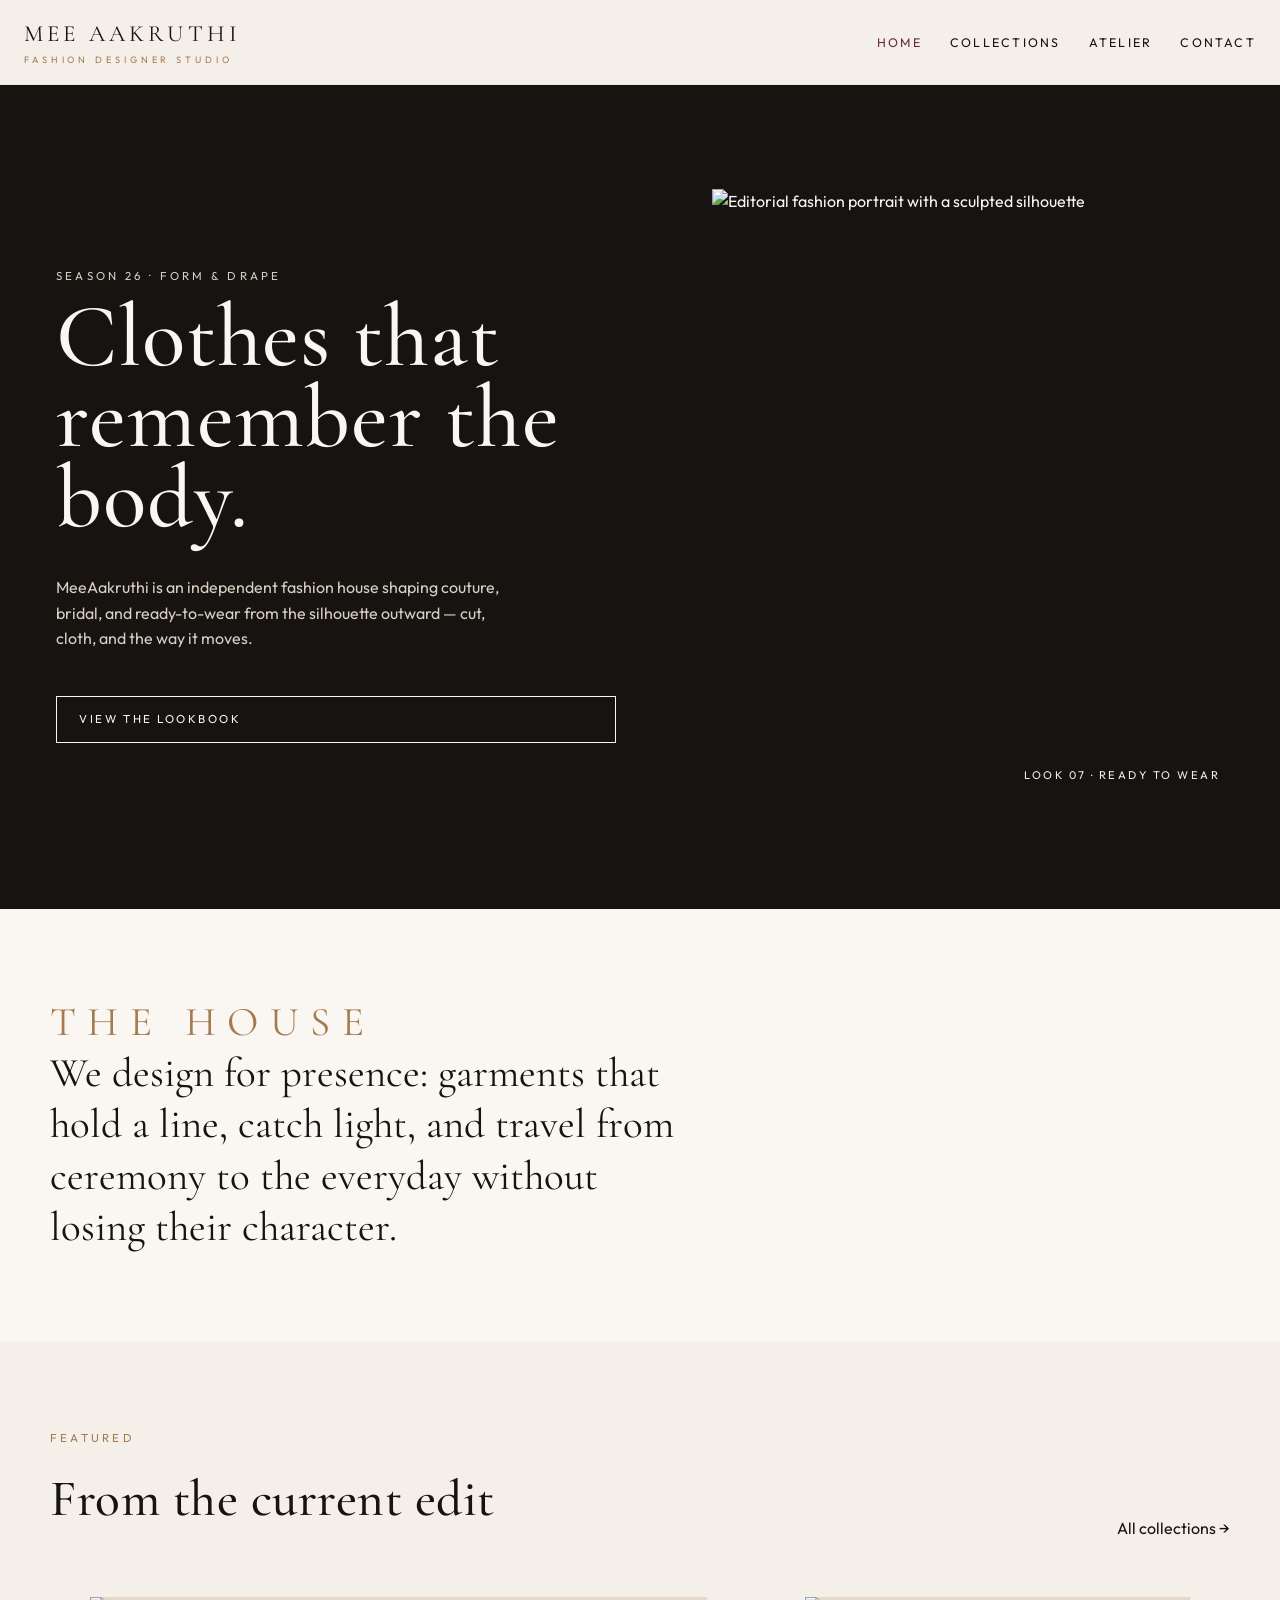
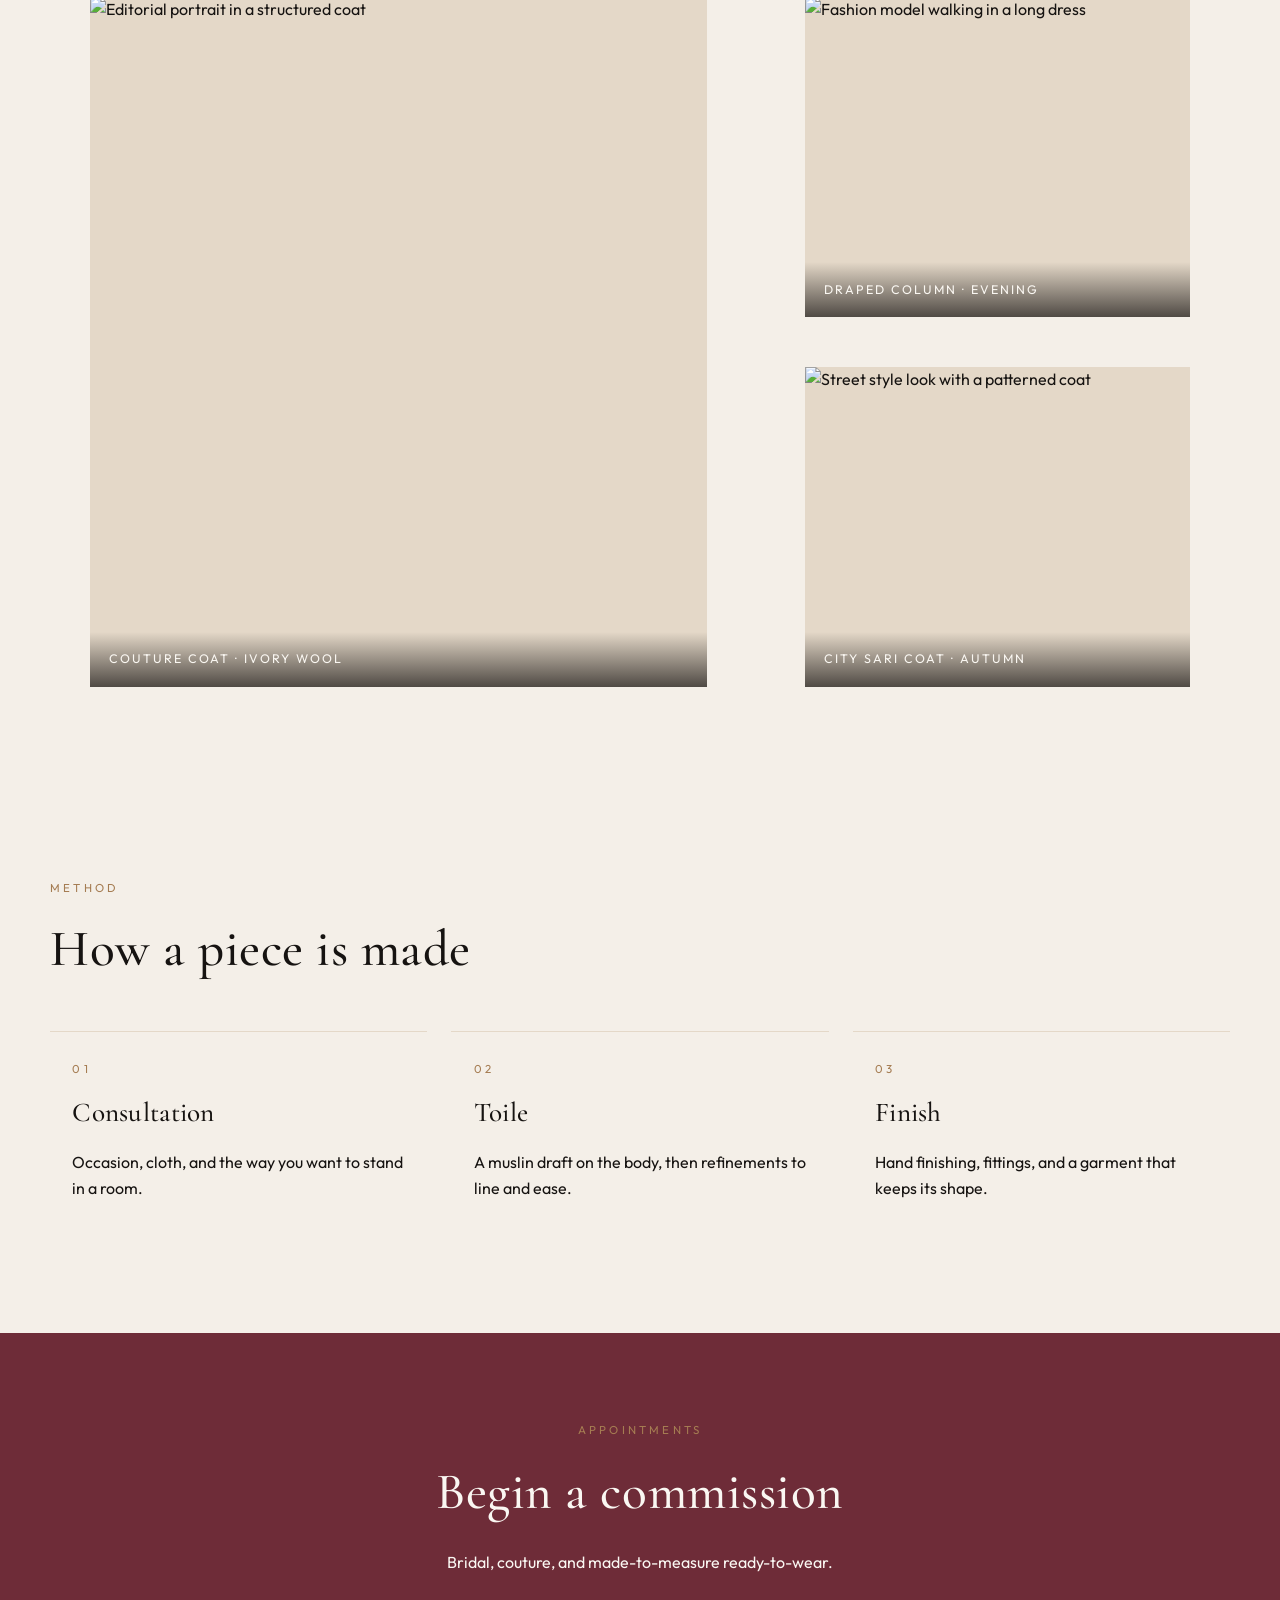
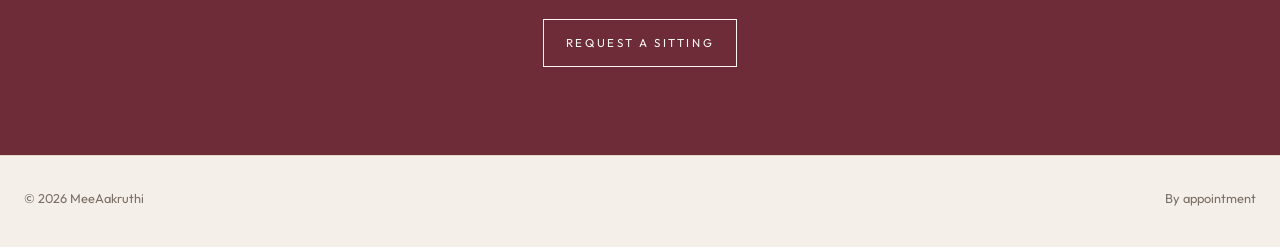
==== index.html @ 78efbdf6 "initial commit" ====
<!DOCTYPE html>
<html lang="en">
  <head>
    <meta charset="UTF-8" />
    <meta name="viewport" content="width=device-width, initial-scale=1.0">
    <title>Mee Aakruthi - Fashion Designer Studio</title>
    <meta
      name="description"
      content="Mee Aakruthi is a fashion design studio creating indian tradional wear, bridal, and fusion wear for all occasions."
    />
    <link rel="preconnect" href="https://fonts.googleapis.com" />
    <link rel="preconnect" href="https://fonts.gstatic.com" crossorigin />
    <link
      href="https://fonts.googleapis.com/css2?family=Cormorant+Garamond:ital,wght@0,500;0,600;1,500&family=Outfit:wght@300;400;500&display=swap"
      rel="stylesheet"
    />
    <link rel="stylesheet" href="css/styles.css" />
  </head> <!-- Reviewed -->
  <body>
    <header class="site-header">
      <a class="logo" href="index.html">Mee Aakruthi<span>Fashion Designer Studio</span></a>
      <button class="menu-toggle" type="button" aria-expanded="false">Menu</button>
      <nav>
        <ul>
          <li><a href="index.html" aria-current="page">Home</a></li>
          <li><a href="collections.html">Collections</a></li>
          <li><a href="about.html">Atelier</a></li>
          <li><a href="contact.html">Contact</a></li>
        </ul>
      </nav>
    </header>

    <section class="hero">
      <div class="hero-copy">
        <p class="eyebrow">Season 26 · Form &amp; Drape</p>
        <h1>Clothes that remember the body.</h1>
        <p>
          MeeAakruthi is an independent fashion house shaping couture, bridal, and
          ready-to-wear from the silhouette outward — cut, cloth, and the way it
          moves.
        </p>
        <a class="btn" href="collections.html">View the lookbook</a>
      </div>
      <figure class="hero-media">
        <img
          src="https://images.unsplash.com/photo-1509631179647-0177331693ae?auto=format&amp;fit=crop&amp;w=1400&amp;q=80"
          alt="Editorial fashion portrait with a sculpted silhouette"
        />
        <figcaption class="hero-caption">Look 07 · Ready to wear</figcaption>
      </figure>
    </section>

    <section class="statement">
      <div class="container">
        <p class="eyebrow">The house</p>
        <p>
          We design for presence: garments that hold a line, catch light, and
          travel from ceremony to the everyday without losing their character.
        </p>
      </div>
    </section>

    <section>
      <div class="container">
        <div class="section-head">
          <div>
            <p class="eyebrow">Featured</p>
            <h2>From the current edit</h2>
          </div>
          <a href="collections.html">All collections →</a>
        </div>
        <div class="look-grid">
          <figure class="look-card tall">
            <img
              src="https://images.unsplash.com/photo-1490481651871-ab68de25d43d?auto=format&amp;fit=crop&amp;w=900&amp;q=80"
              alt="Editorial portrait in a structured coat"
            />
            <figcaption>Couture coat · Ivory wool</figcaption>
          </figure>
          <figure class="look-card">
            <img
              src="https://images.unsplash.com/photo-1469334031216-e382a71b716b?auto=format&amp;fit=crop&amp;w=900&amp;q=80"
              alt="Fashion model walking in a long dress"
            />
            <figcaption>Draped column · Evening</figcaption>
          </figure>
          <figure class="look-card">
            <img
              src="https://images.unsplash.com/photo-1483985988355-763728e1935b?auto=format&amp;fit=crop&amp;w=900&amp;q=80"
              alt="Street style look with a patterned coat"
            />
            <figcaption>City sari coat · Autumn</figcaption>
          </figure>
        </div>
      </div>
    </section>

    <section>
      <div class="container">
        <div class="section-head">
          <div>
            <p class="eyebrow">Method</p>
            <h2>How a piece is made</h2>
          </div>
        </div>
        <div class="process">
          <article>
            <p class="eyebrow">01</p>
            <h3>Consultation</h3>
            <p>Occasion, cloth, and the way you want to stand in a room.</p>
          </article>
          <article>
            <p class="eyebrow">02</p>
            <h3>Toile</h3>
            <p>A muslin draft on the body, then refinements to line and ease.</p>
          </article>
          <article>
            <p class="eyebrow">03</p>
            <h3>Finish</h3>
            <p>Hand finishing, fittings, and a garment that keeps its shape.</p>
          </article>
        </div>
      </div>
    </section>

    <section class="cta-band">
      <div class="container">
        <p class="eyebrow">Appointments</p>
        <h2>Begin a commission</h2>
        <p>Bridal, couture, and made-to-measure ready-to-wear.</p>
        <a class="btn" href="contact.html">Request a sitting</a>
      </div>
    </section>

    <footer class="site-footer">
      <span>© 2026 MeeAakruthi</span>
      <span>By appointment</span>
    </footer>
    <script src="js/main.js"></script>
  </body>
</html>
---- css/styles.css ----
:root {
  --ivory: #f4efe8;
  --paper: #faf7f2;
  --sand: #e4d8c8;
  --ink: #161311;
  --ink-soft: #3c342e;
  --wine: #6e2c38;
  --gold: #a57c52;
  --muted: #7a7068;
  --white: #fffdf9;
  --shadow: 0 24px 60px rgba(22, 19, 17, 0.12);
  --max: 1180px;
  --ease: cubic-bezier(0.22, 1, 0.36, 1);
}

*,
*::before,
*::after {
  box-sizing: border-box;
}

html {
  scroll-behavior: smooth;
}

body {
  margin: 0;
  font-family: "Outfit", sans-serif;
  color: var(--ink);
  background: var(--ivory);
  line-height: 1.6;
}

img {
  max-width: 100%;
  display: block;
}

a {
  color: inherit;
  text-decoration: none;
}

h1,
h2,
h3,
.serif {
  font-family: "Cormorant Garamond", serif;
  font-weight: 500;
  letter-spacing: 0.01em;
}

.eyebrow {
  font-size: 0.72rem;
  letter-spacing: 0.28em;
  text-transform: uppercase;
  color: var(--gold);
  margin: 0 0 0.75rem;
}

.container {
  width: min(var(--max), calc(100% - 2.5rem));
  margin-inline: auto;
}

/* Header */
.site-header {
  position: sticky;
  top: 0;
  z-index: 40;
  display: flex;
  align-items: center;
  justify-content: space-between;
  padding: 1rem 1.5rem;
  background: rgba(244, 239, 232, 0.86);
  backdrop-filter: blur(16px);
  border-bottom: 1px solid rgba(22, 19, 17, 0.06);
}

.logo {
  font-family: "Cormorant Garamond", serif;
  font-size: 1.45rem;
  letter-spacing: 0.18em;
  text-transform: uppercase;
}

.logo span {
  display: block;
  font-family: "Outfit", sans-serif;
  font-size: 0.58rem;
  letter-spacing: 0.42em;
  color: var(--gold);
}

nav ul {
  display: flex;
  gap: 1.75rem;
  list-style: none;
  margin: 0;
  padding: 0;
}

nav a {
  font-size: 0.78rem;
  letter-spacing: 0.18em;
  text-transform: uppercase;
}

nav a:hover,
nav a[aria-current="page"] {
  color: var(--wine);
}

.menu-toggle {
  display: none;
  background: none;
  border: 0;
  font: inherit;
  letter-spacing: 0.2em;
  text-transform: uppercase;
  cursor: pointer;
}

/* Hero */
.hero {
  min-height: calc(100vh - 76px);
  display: grid;
  grid-template-columns: 1.05fr 0.95fr;
  background: var(--ink);
  color: var(--paper);
}

.hero-copy {
  display: flex;
  flex-direction: column;
  justify-content: center;
  padding: 4.5rem 3.5rem 3.5rem;
}

.hero h1 {
  font-size: clamp(3.2rem, 7vw, 6.4rem);
  line-height: 0.9;
  margin: 0 0 1.25rem;
}

.hero p {
  max-width: 28rem;
  color: #d8cfc4;
}

.hero-media {
  position: relative;
  overflow: hidden;
}

.hero-media img {
  width: 100%;
  height: 100%;
  object-fit: cover;
  min-height: 520px;
}

.hero-caption {
  position: absolute;
  right: 1.25rem;
  bottom: 1.25rem;
  font-size: 0.7rem;
  letter-spacing: 0.22em;
  text-transform: uppercase;
  color: var(--ivory);
}

.btn {
  display: inline-flex;
  align-items: center;
  gap: 0.6rem;
  margin-top: 1.75rem;
  padding: 0.85rem 1.4rem;
  border: 1px solid currentColor;
  font-size: 0.72rem;
  letter-spacing: 0.22em;
  text-transform: uppercase;
  transition: background 0.3s var(--ease), color 0.3s var(--ease);
}

.btn:hover {
  background: var(--paper);
  color: var(--ink);
}

.btn-dark {
  background: var(--ink);
  color: var(--paper);
  border-color: var(--ink);
}

.btn-dark:hover {
  background: transparent;
  color: var(--ink);
}

/* Sections */
section {
  padding: 5.5rem 0;
}

.section-head {
  display: flex;
  justify-content: space-between;
  align-items: end;
  gap: 1.5rem;
  margin-bottom: 2.5rem;
}

.section-head h2 {
  font-size: clamp(2.2rem, 4vw, 3.4rem);
  margin: 0;
}

.statement {
  background: var(--paper);
}

.statement p {
  font-family: "Cormorant Garamond", serif;
  font-size: clamp(1.7rem, 3.2vw, 2.6rem);
  line-height: 1.25;
  max-width: 40rem;
  margin: 0;
}

.look-grid {
  display: grid;
  grid-template-columns: 1.2fr 0.8fr;
  gap: 1.1rem;
}

.look-card {
  position: relative;
  overflow: hidden;
  background: var(--sand);
  min-height: 280px;
}

.look-card img {
  width: 100%;
  height: 100%;
  object-fit: cover;
  min-height: 320px;
  transition: transform 0.7s var(--ease);
}

.look-card:hover img {
  transform: scale(1.04);
}

.look-card figcaption {
  position: absolute;
  inset: auto 0 0;
  padding: 1.1rem 1.2rem;
  background: linear-gradient(transparent, rgba(22, 19, 17, 0.72));
  color: var(--paper);
  font-size: 0.78rem;
  letter-spacing: 0.16em;
  text-transform: uppercase;
}

.look-card.tall {
  grid-row: span 2;
}

.look-card.tall img {
  min-height: 660px;
}

.process {
  display: grid;
  grid-template-columns: repeat(3, 1fr);
  gap: 1.5rem;
}

.process article {
  padding: 1.75rem 1.4rem;
  border-top: 1px solid var(--sand);
}

.process h3 {
  font-size: 1.7rem;
  margin: 0.4rem 0 0.6rem;
}

.cta-band {
  background: var(--wine);
  color: var(--paper);
  text-align: center;
}

.cta-band h2 {
  font-size: clamp(2.2rem, 4vw, 3.5rem);
  margin: 0.4rem 0 0.6rem;
}

/* Collections */
.filters {
  display: flex;
  flex-wrap: wrap;
  gap: 0.6rem;
  margin-bottom: 2rem;
}

.filters button {
  background: transparent;
  border: 1px solid var(--sand);
  color: var(--ink-soft);
  padding: 0.55rem 0.95rem;
  font: inherit;
  font-size: 0.72rem;
  letter-spacing: 0.16em;
  text-transform: uppercase;
  cursor: pointer;
}

.filters button[aria-pressed="true"] {
  background: var(--ink);
  color: var(--paper);
  border-color: var(--ink);
}

.collection-grid {
  display: grid;
  grid-template-columns: repeat(3, 1fr);
  gap: 1.1rem;
}

.collection-grid .look-card img {
  aspect-ratio: 3 / 4;
  min-height: unset;
  height: auto;
}

.look-card[hidden] {
  display: none;
}

/* About */
.split {
  display: grid;
  grid-template-columns: 0.9fr 1.1fr;
  gap: 3rem;
  align-items: center;
}

.split img {
  width: 100%;
  aspect-ratio: 4 / 5;
  object-fit: cover;
}

.timeline {
  margin: 2rem 0 0;
  padding: 0;
  list-style: none;
}

.timeline li {
  display: grid;
  grid-template-columns: 5.5rem 1fr;
  gap: 1rem;
  padding: 0.85rem 0;
  border-bottom: 1px solid var(--sand);
}

.timeline strong {
  letter-spacing: 0.08em;
}

/* Contact */
.contact-grid {
  display: grid;
  grid-template-columns: 0.85fr 1.15fr;
  gap: 3rem;
}

form {
  display: grid;
  gap: 1rem;
}

label {
  display: grid;
  gap: 0.4rem;
  font-size: 0.75rem;
  letter-spacing: 0.14em;
  text-transform: uppercase;
  color: var(--muted);
}

input,
select,
textarea {
  font: inherit;
  color: var(--ink);
  background: var(--white);
  border: 1px solid var(--sand);
  padding: 0.85rem 0.9rem;
}

textarea {
  min-height: 8rem;
  resize: vertical;
}

.form-status {
  min-height: 1.4rem;
  font-size: 0.95rem;
}

.form-status.ok {
  color: var(--wine);
}

.details p {
  margin: 0.35rem 0;
}

/* Footer */
.site-footer {
  padding: 2rem 1.5rem 2.4rem;
  border-top: 1px solid var(--sand);
  display: flex;
  justify-content: space-between;
  gap: 1rem;
  font-size: 0.8rem;
  color: var(--muted);
}

@media (max-width: 900px) {
  .menu-toggle {
    display: block;
  }

  nav {
    position: absolute;
    inset: 72px 0 auto;
    background: var(--paper);
    border-bottom: 1px solid var(--sand);
    display: none;
  }

  .site-header.is-open nav {
    display: block;
  }

  nav ul {
    flex-direction: column;
    padding: 1.2rem 1.5rem 1.6rem;
    gap: 1rem;
  }

  .hero,
  .look-grid,
  .process,
  .collection-grid,
  .split,
  .contact-grid {
    grid-template-columns: 1fr;
  }

  .look-card.tall {
    grid-row: auto;
  }

  .look-card.tall img {
    min-height: 420px;
  }

  .hero-copy {
    padding: 3rem 1.5rem 2.5rem;
  }

  .section-head {
    flex-direction: column;
    align-items: start;
  }
}
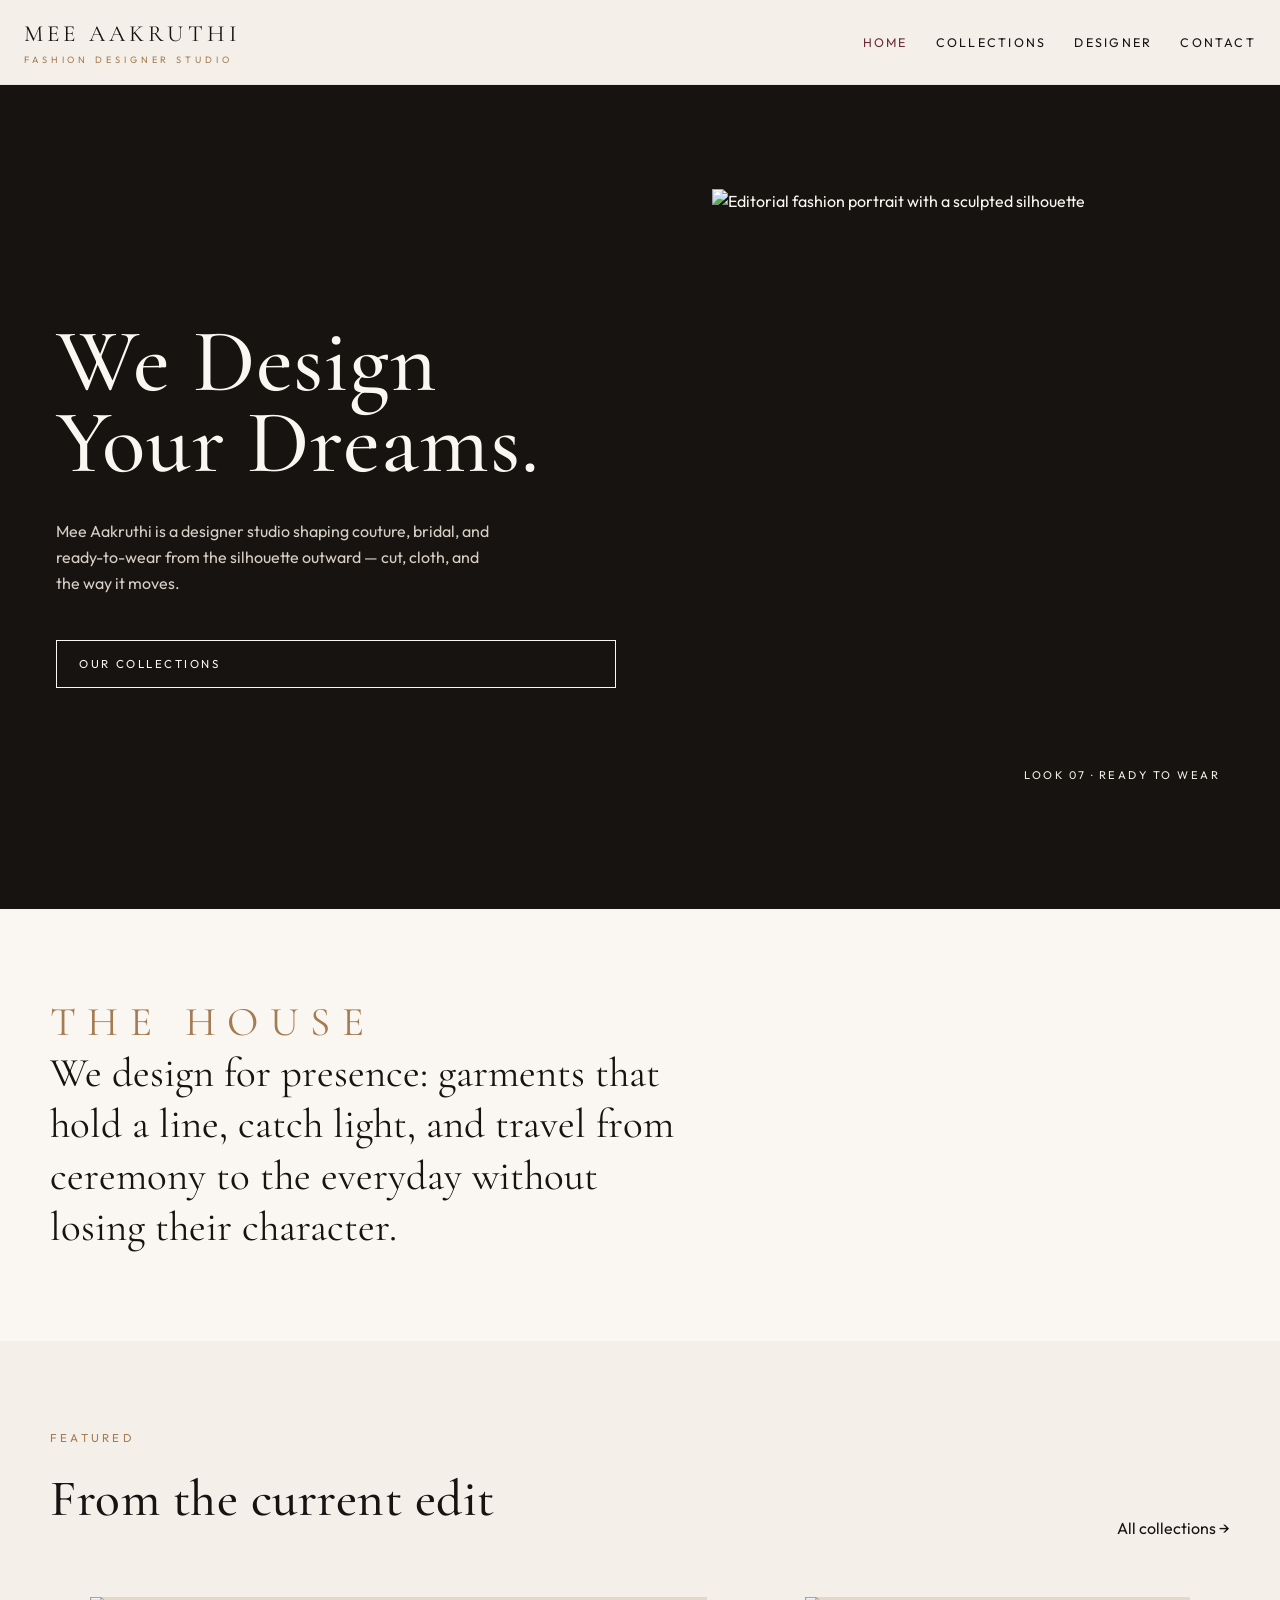
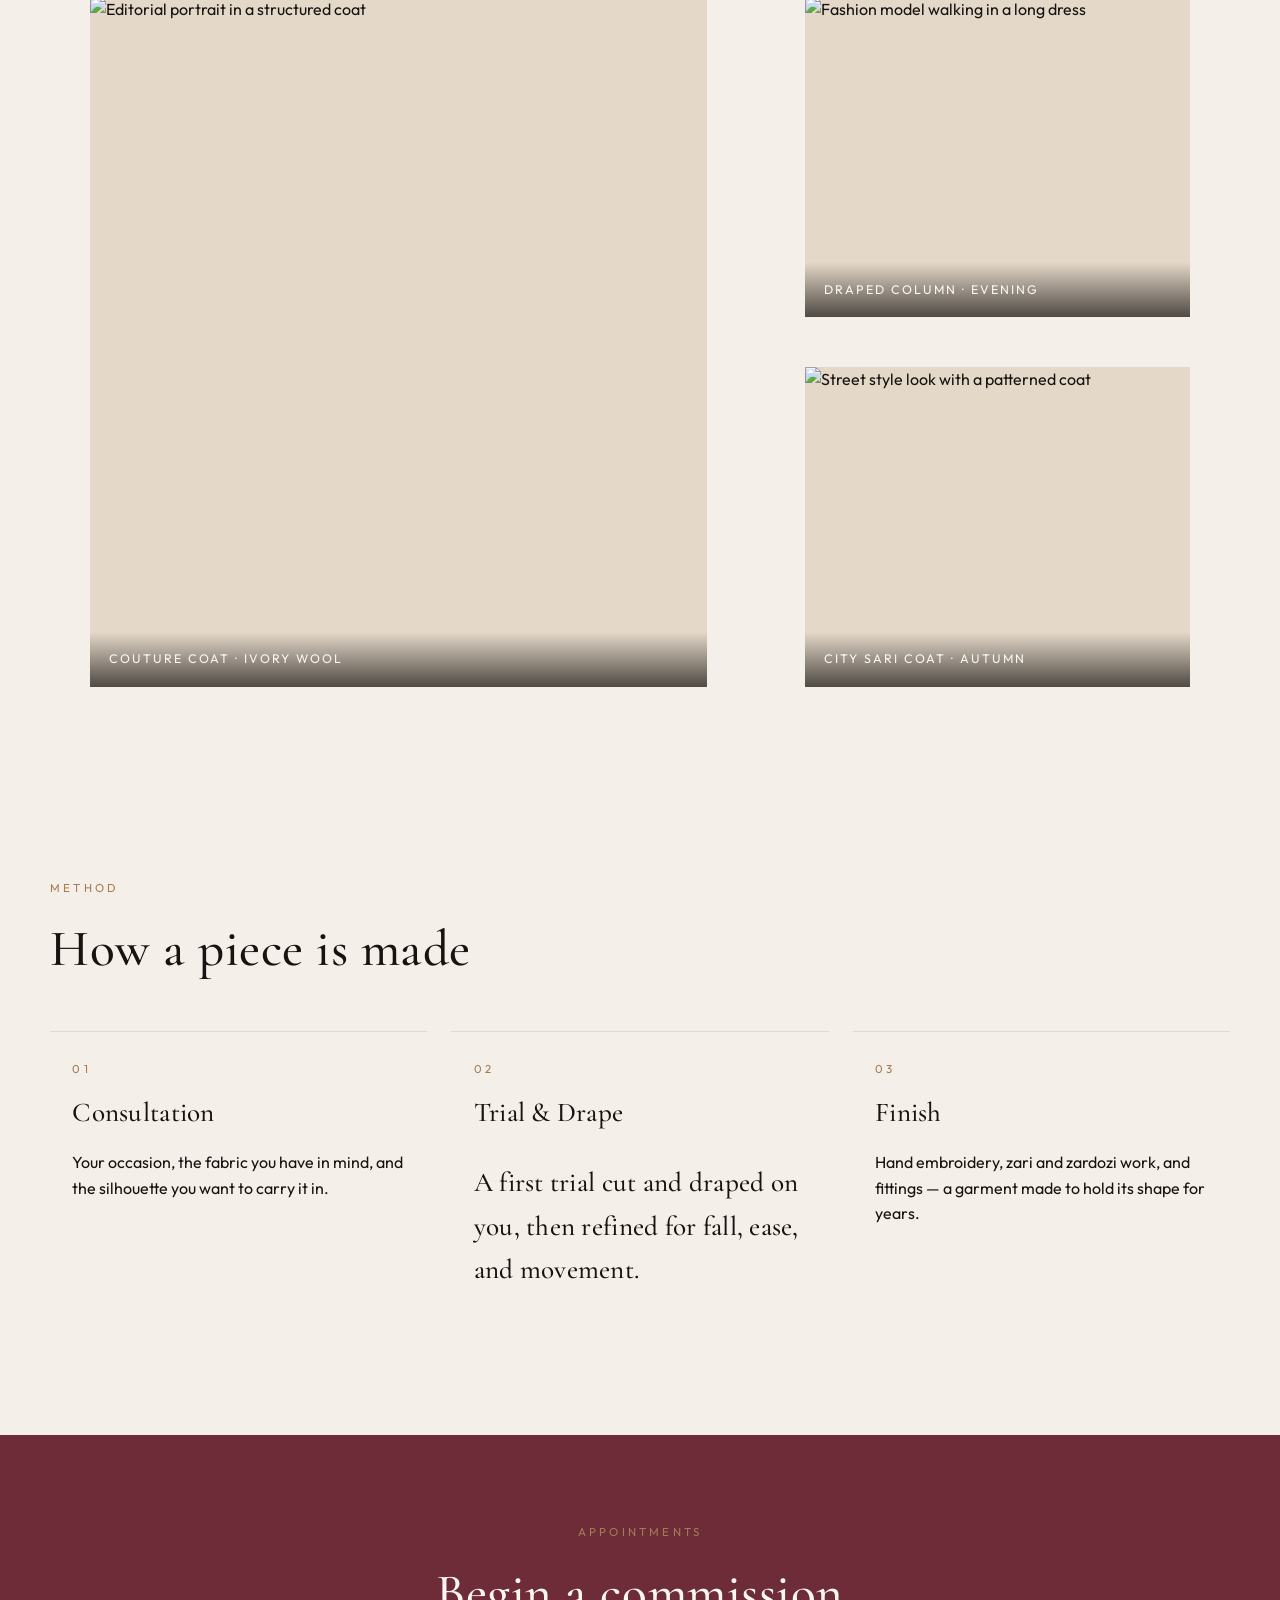
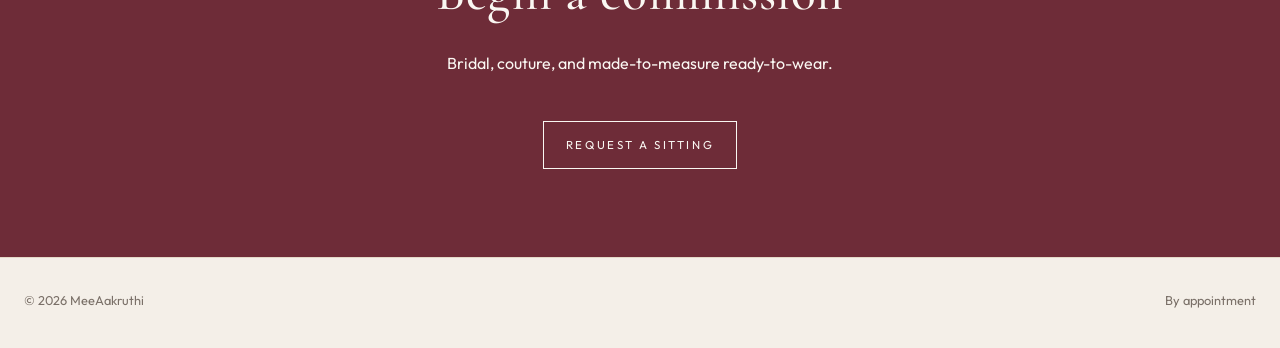
==== commit c9a4b593: "index updates d1" ====
--- a/index.html
+++ b/index.html
@@ -24,7 +24,7 @@
         <ul>
           <li><a href="index.html" aria-current="page">Home</a></li>
           <li><a href="collections.html">Collections</a></li>
-          <li><a href="about.html">Atelier</a></li>
+          <li><a href="about.html">Designer</a></li>
           <li><a href="contact.html">Contact</a></li>
         </ul>
       </nav>
@@ -32,14 +32,14 @@
 
     <section class="hero">
       <div class="hero-copy">
-        <p class="eyebrow">Season 26 · Form &amp; Drape</p>
-        <h1>Clothes that remember the body.</h1>
+        <!--<p class="eyebrow">Season 26 · Form &amp; Drape</p> -->
+        <h1>We Design Your Dreams.</h1>
         <p>
-          MeeAakruthi is an independent fashion house shaping couture, bridal, and
+          Mee Aakruthi is a designer studio shaping couture, bridal, and
           ready-to-wear from the silhouette outward — cut, cloth, and the way it
           moves.
         </p>
-        <a class="btn" href="collections.html">View the lookbook</a>
+        <a class="btn" href="collections.html">Our Collections</a>
       </div>
       <figure class="hero-media">
         <img
@@ -107,17 +107,17 @@
           <article>
             <p class="eyebrow">01</p>
             <h3>Consultation</h3>
-            <p>Occasion, cloth, and the way you want to stand in a room.</p>
+            <p>Your occasion, the fabric you have in mind, and the silhouette you want to carry it in.</p>
           </article>
           <article>
             <p class="eyebrow">02</p>
-            <h3>Toile</h3>
-            <p>A muslin draft on the body, then refinements to line and ease.</p>
+            <h3>Trial & Drape</p>
+            <p>A first trial cut and draped on you, then refined for fall, ease, and movement.</p>
           </article>
           <article>
             <p class="eyebrow">03</p>
             <h3>Finish</h3>
-            <p>Hand finishing, fittings, and a garment that keeps its shape.</p>
+            <p>Hand embroidery, zari and zardozi work, and fittings — a garment made to hold its shape for years.</p>
           </article>
         </div>
       </div>
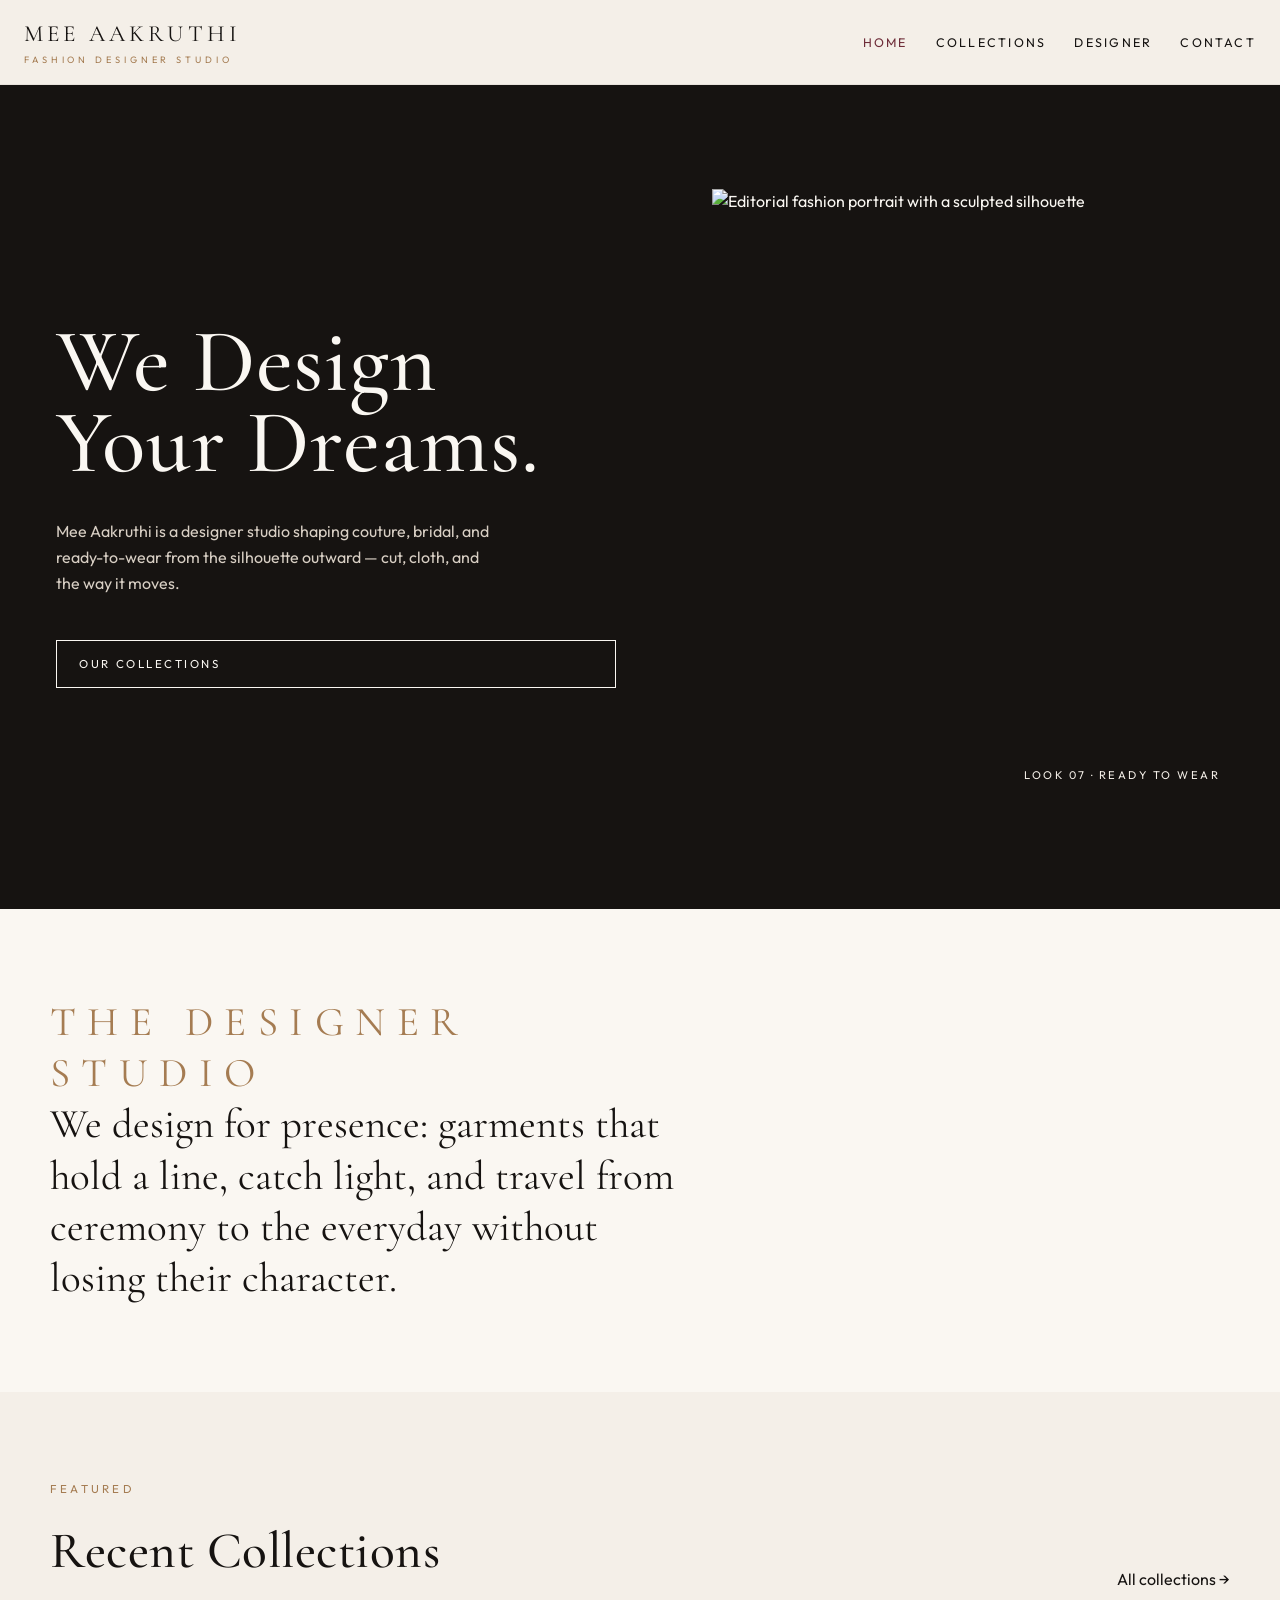
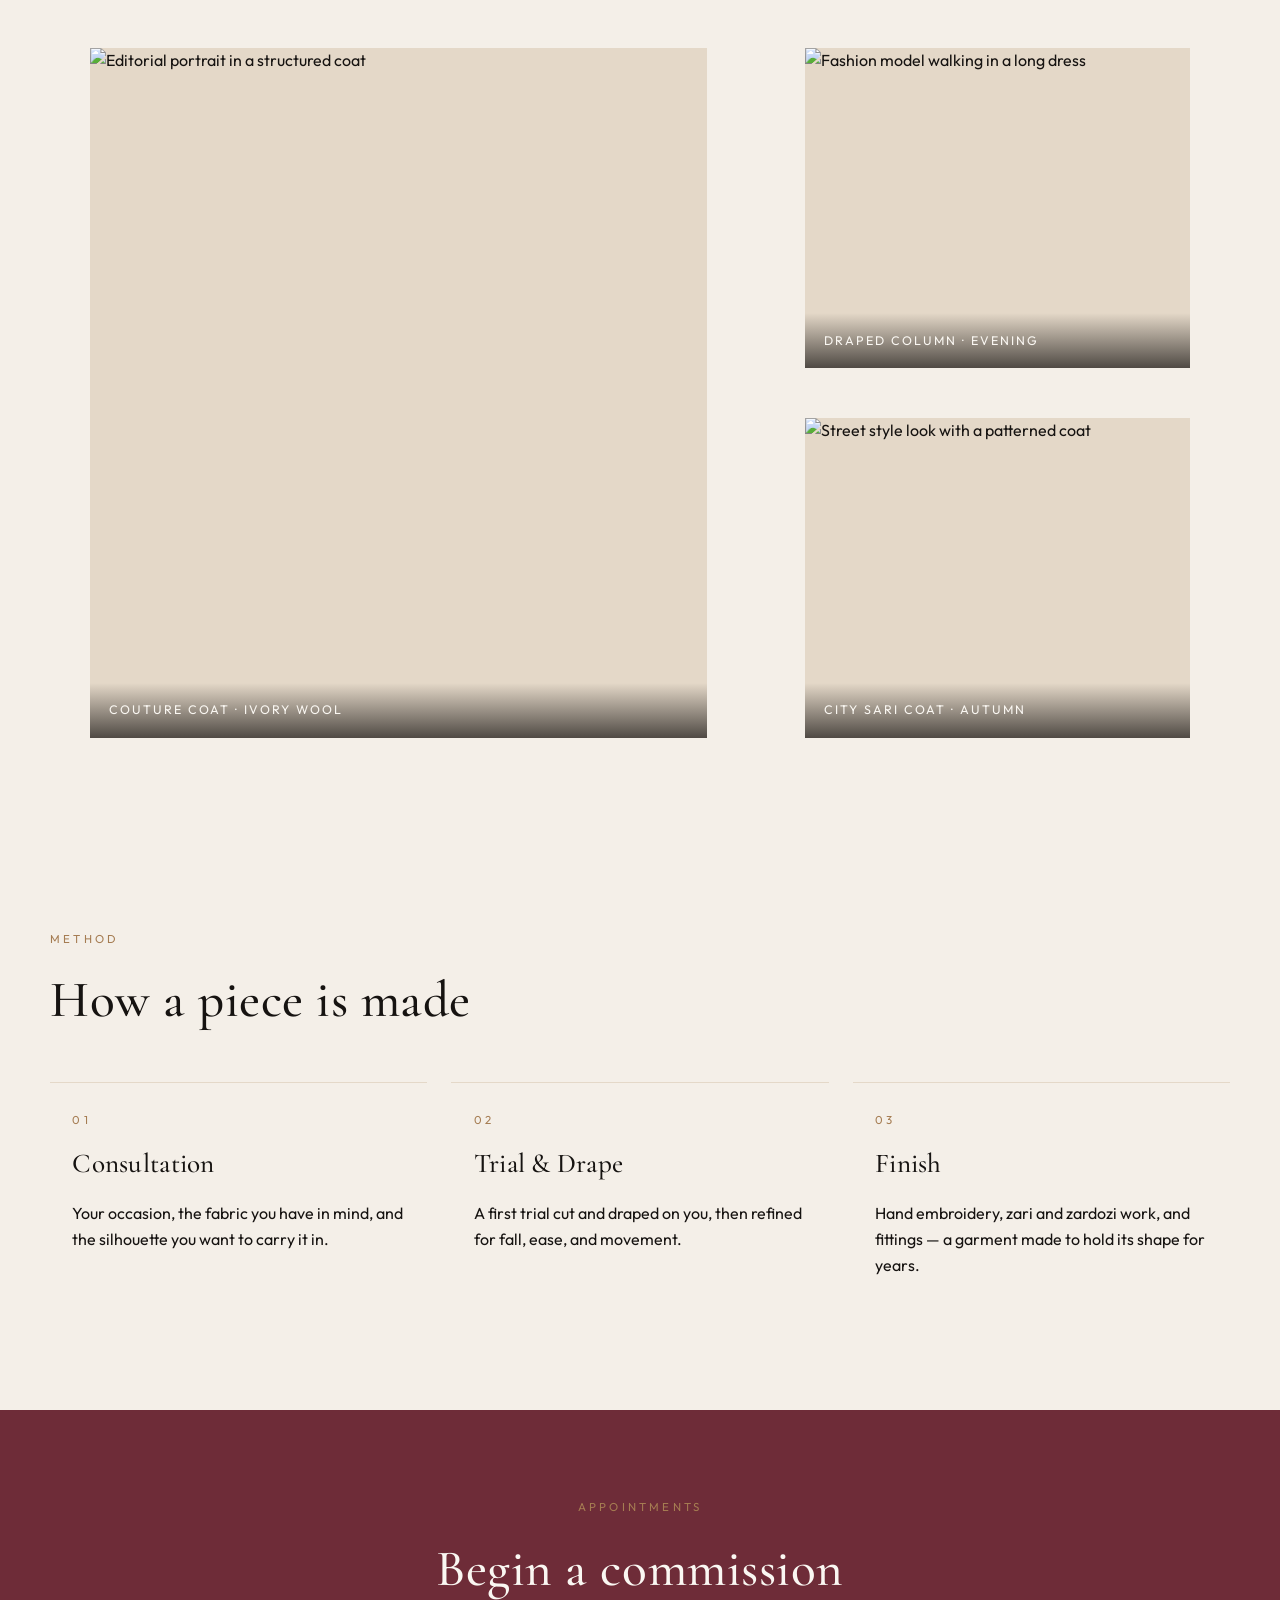
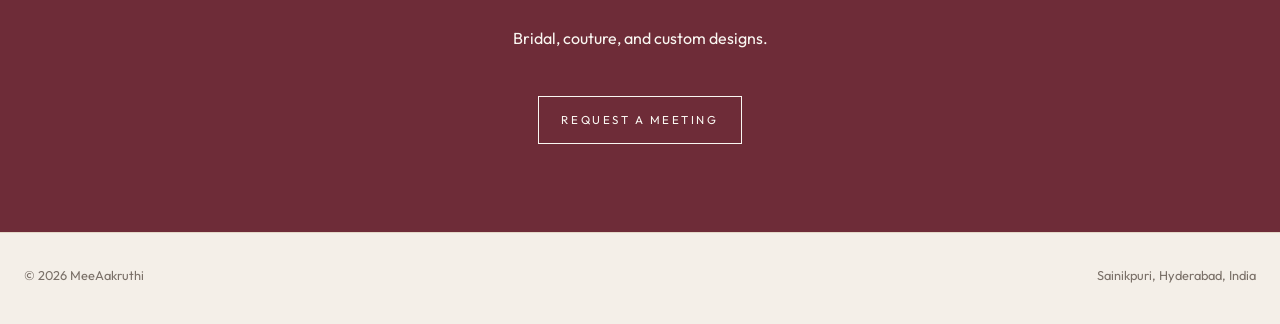
==== commit 94b06fc3: "index updates d2" ====
--- a/index.html
+++ b/index.html
@@ -52,7 +52,7 @@
 
     <section class="statement">
       <div class="container">
-        <p class="eyebrow">The house</p>
+        <p class="eyebrow">The Designer Studio</p>
         <p>
           We design for presence: garments that hold a line, catch light, and
           travel from ceremony to the everyday without losing their character.
@@ -65,7 +65,7 @@
         <div class="section-head">
           <div>
             <p class="eyebrow">Featured</p>
-            <h2>From the current edit</h2>
+            <h2>Recent Collections</h2>
           </div>
           <a href="collections.html">All collections →</a>
         </div>
@@ -79,7 +79,7 @@
           </figure>
           <figure class="look-card">
             <img
-              src="https://images.unsplash.com/photo-1469334031216-e382a71b716b?auto=format&amp;fit=crop&amp;w=900&amp;q=80"
+              src="https://images.unsplash.com/photo-1609357605129-26f69add5d6e?auto=format&amp;fit=crop&amp;w=900&amp;q=80"
               alt="Fashion model walking in a long dress"
             />
             <figcaption>Draped column · Evening</figcaption>
@@ -111,7 +111,7 @@
           </article>
           <article>
             <p class="eyebrow">02</p>
-            <h3>Trial & Drape</p>
+            <h3>Trial & Drape</h3>
             <p>A first trial cut and draped on you, then refined for fall, ease, and movement.</p>
           </article>
           <article>
@@ -127,14 +127,14 @@
       <div class="container">
         <p class="eyebrow">Appointments</p>
         <h2>Begin a commission</h2>
-        <p>Bridal, couture, and made-to-measure ready-to-wear.</p>
-        <a class="btn" href="contact.html">Request a sitting</a>
+        <p>Bridal, couture, and custom designs.</p>
+        <a class="btn" href="contact.html">Request a meeting</a>
       </div>
     </section>
 
     <footer class="site-footer">
       <span>© 2026 MeeAakruthi</span>
-      <span>By appointment</span>
+      <span>Sainikpuri, Hyderabad, India</span>
     </footer>
     <script src="js/main.js"></script>
   </body>
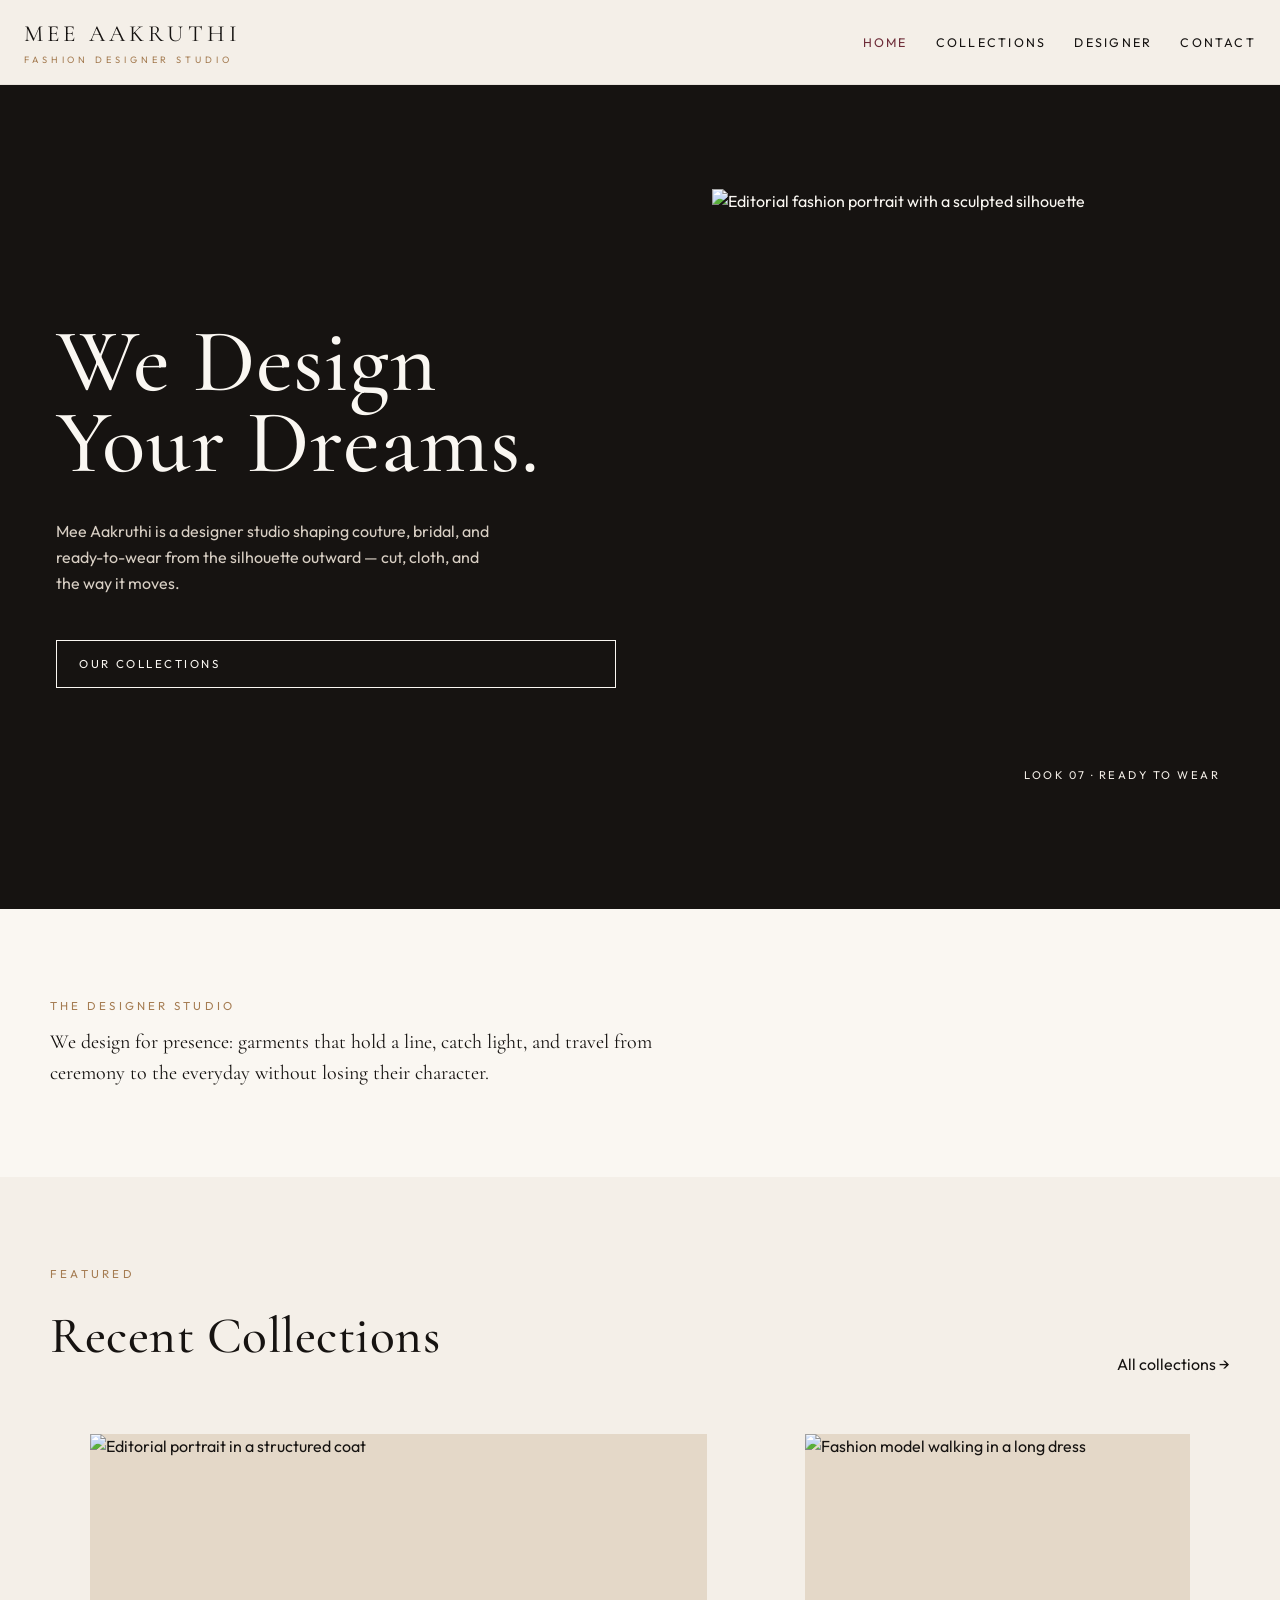
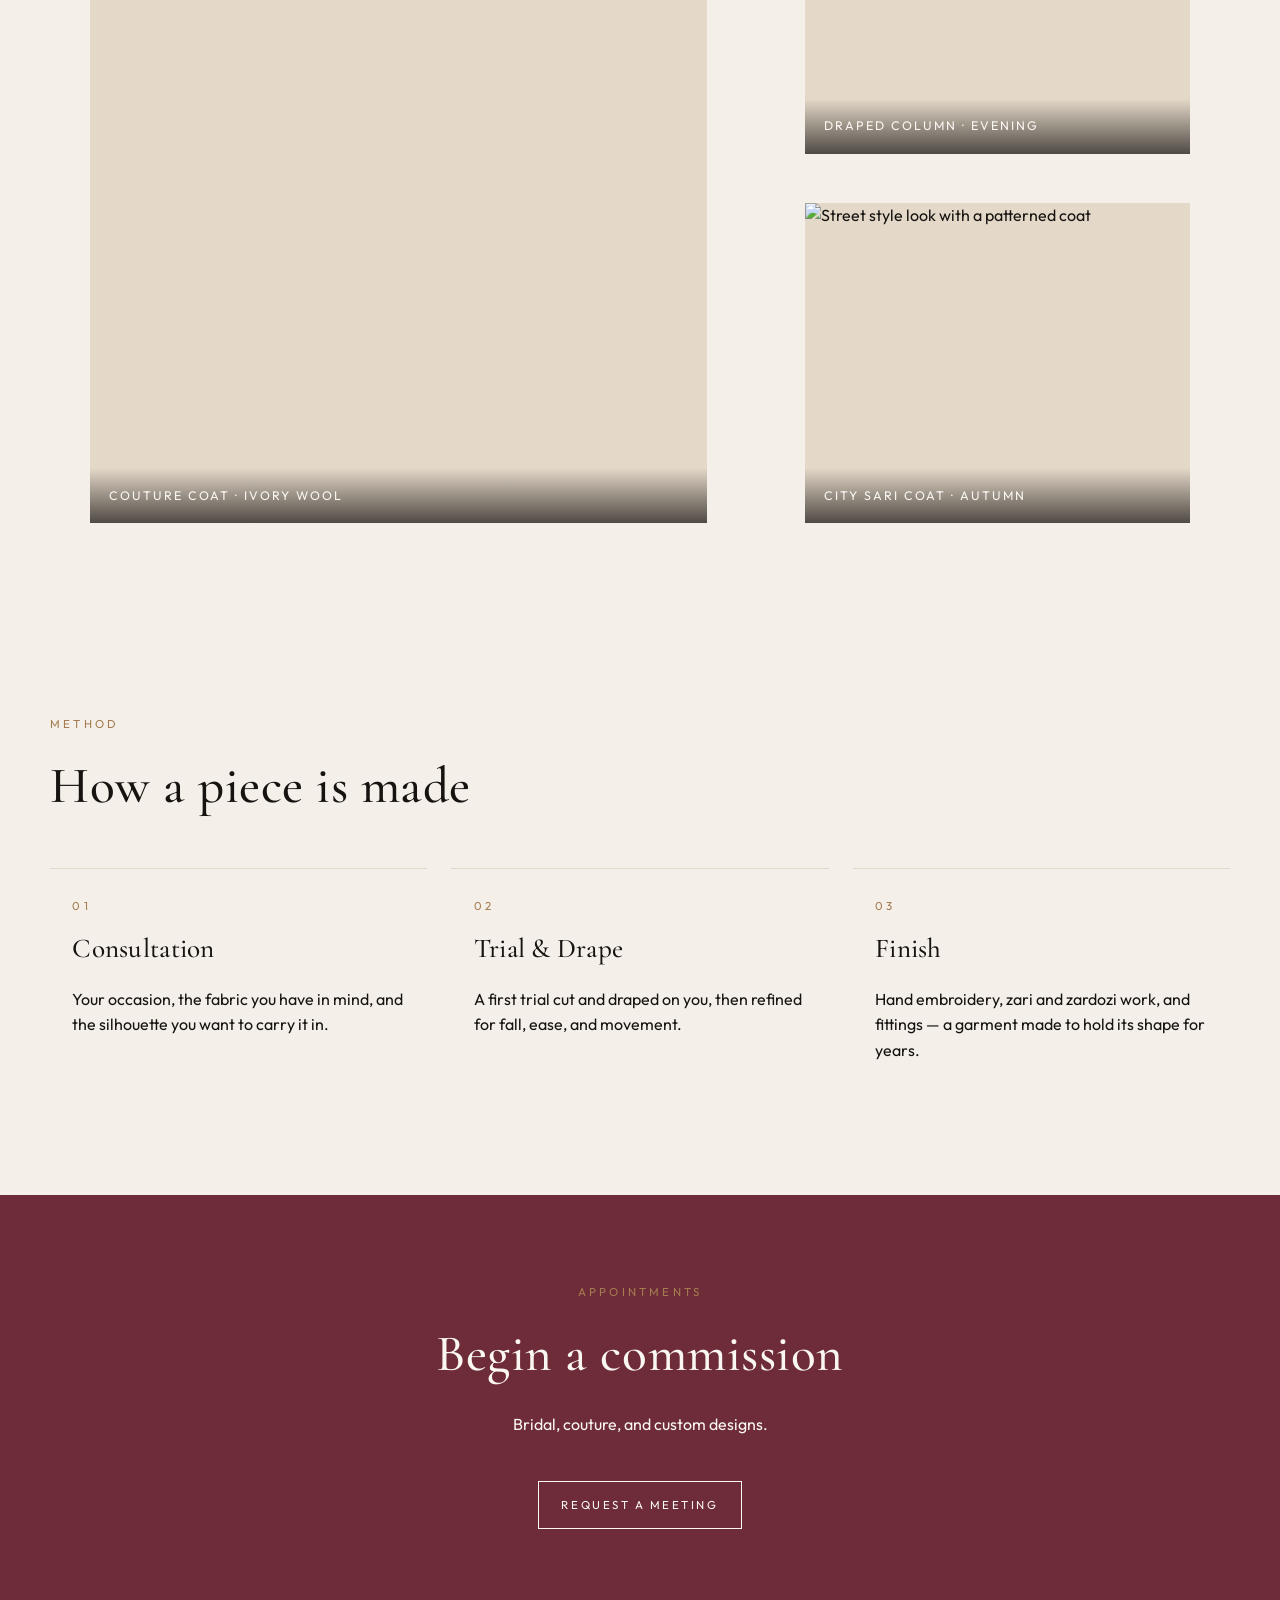
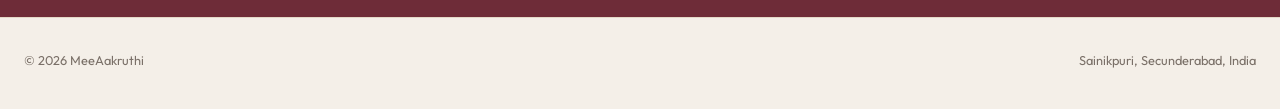
==== commit b5d777d8: "Designer update d1" ====
--- a/index.html
+++ b/index.html
@@ -134,7 +134,7 @@
 
     <footer class="site-footer">
       <span>© 2026 MeeAakruthi</span>
-      <span>Sainikpuri, Hyderabad, India</span>
+      <span>Sainikpuri, Secunderabad, India</span>
     </footer>
     <script src="js/main.js"></script>
   </body>
--- a/css/styles.css
+++ b/css/styles.css
@@ -221,10 +221,10 @@
   background: var(--paper);
 }
 
-.statement p {
+.statement p:not(.eyebrow) {
   font-family: "Cormorant Garamond", serif;
-  font-size: clamp(1.7rem, 3.2vw, 2.6rem);
-  line-height: 1.25;
+  font-size: clamp(1.05rem, 1.6vw, 1.25rem);
+  line-height: 1.55;
   max-width: 40rem;
   margin: 0;
 }
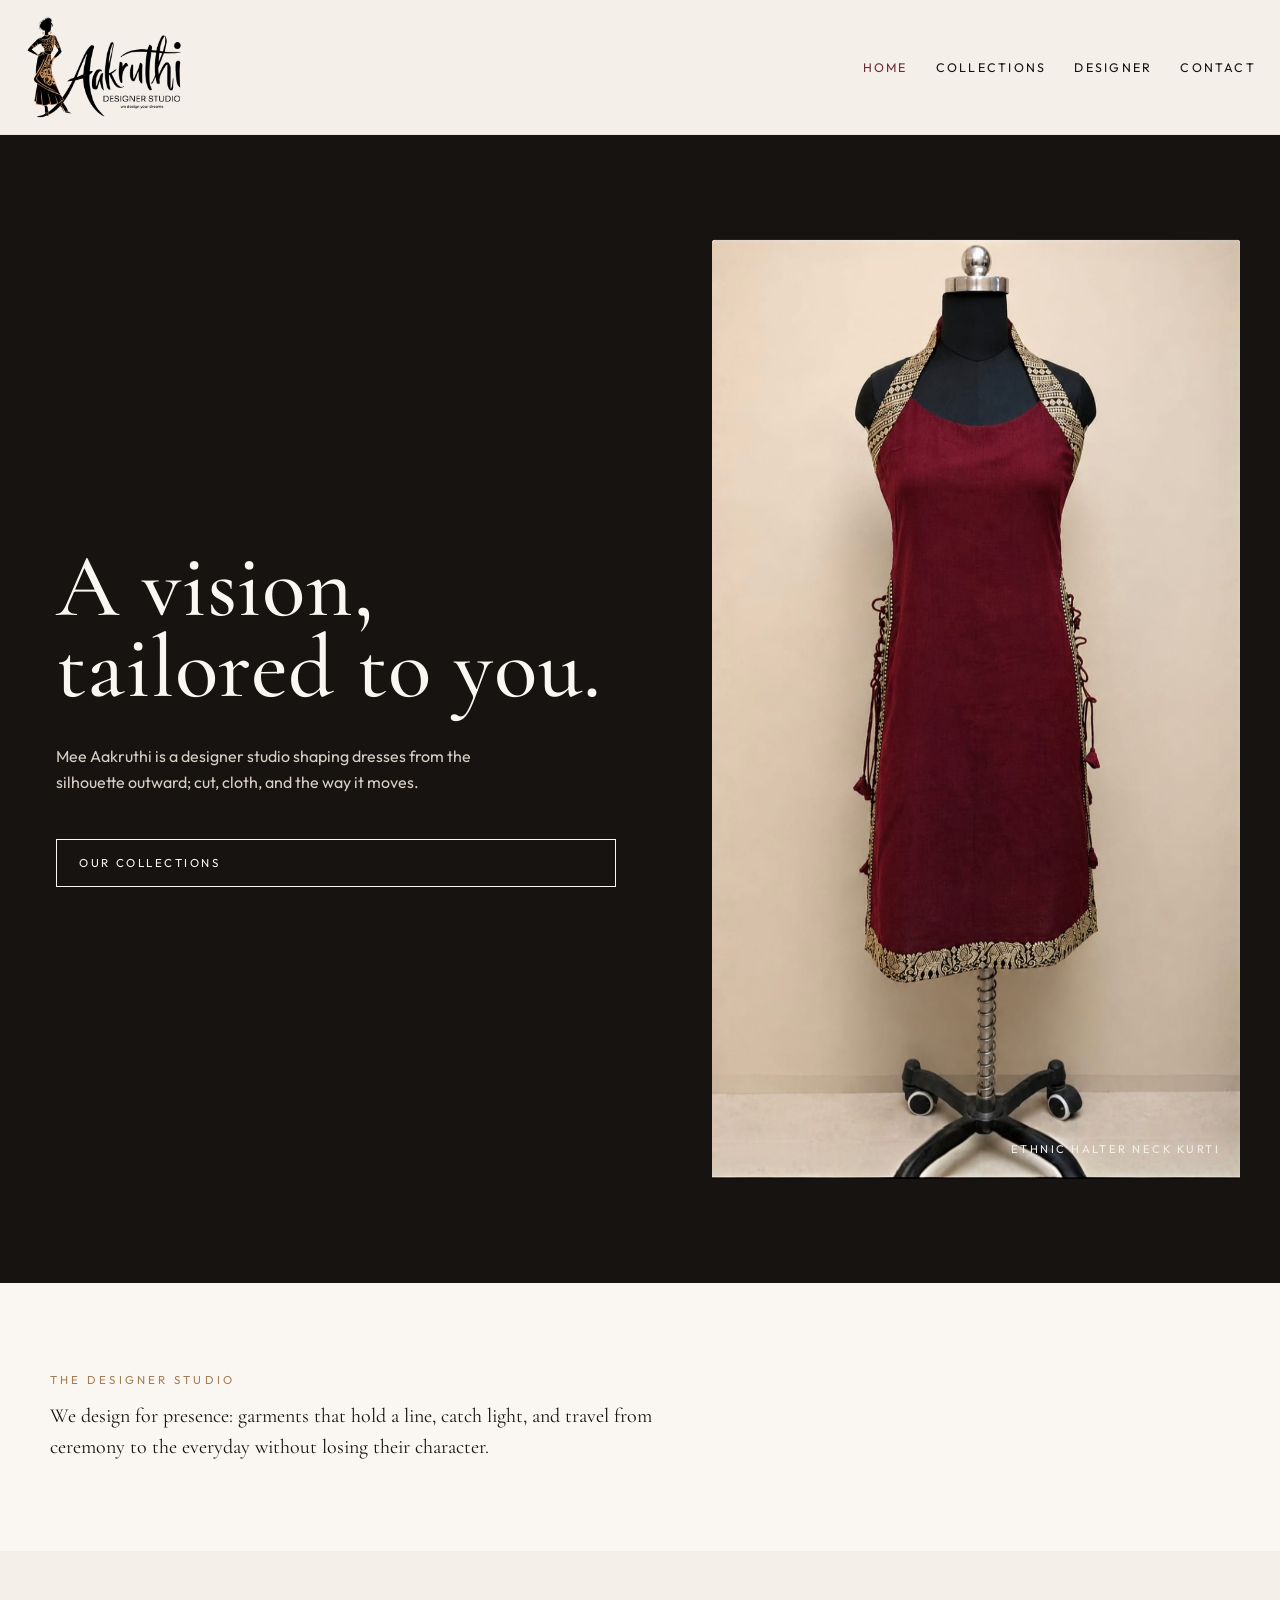
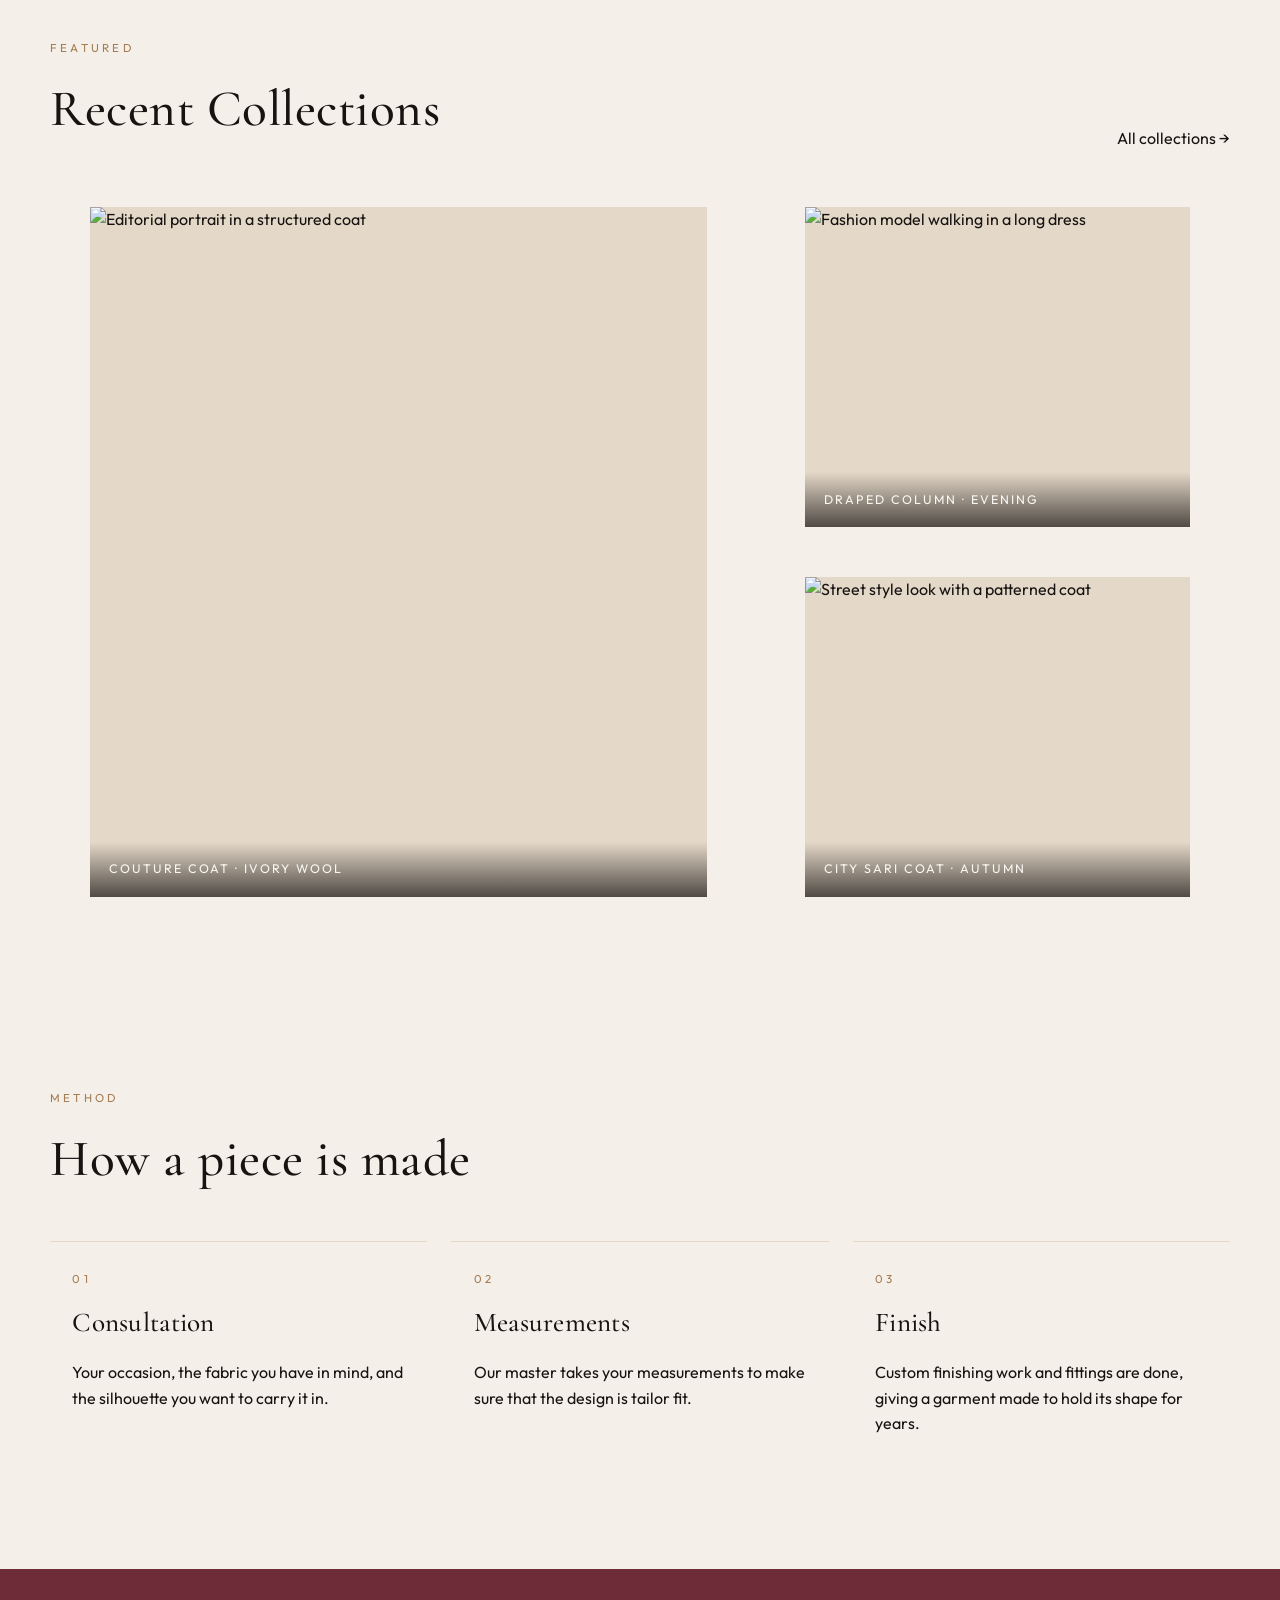
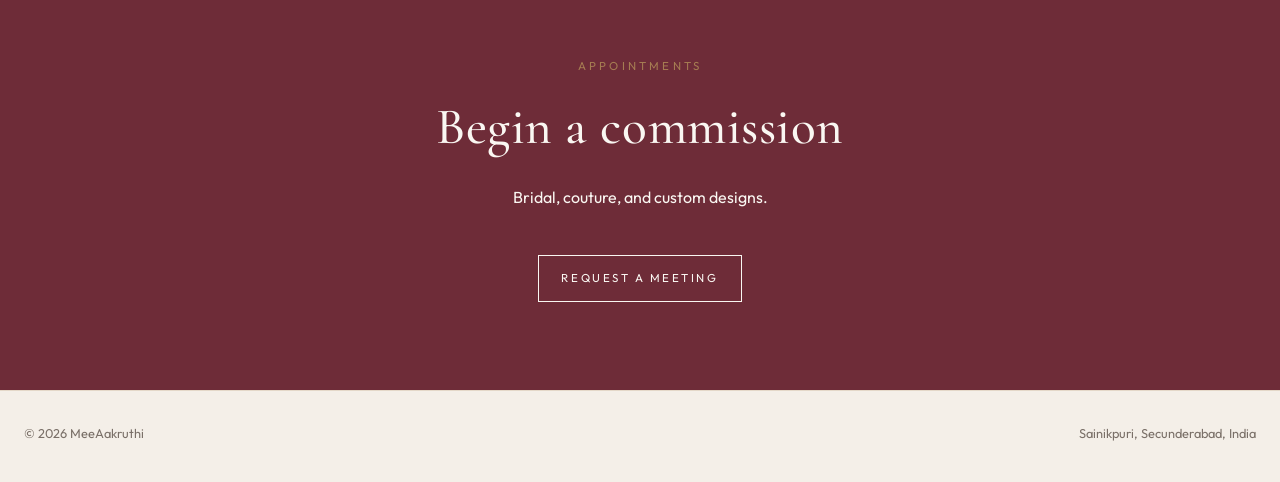
==== commit 0a302eb1: "index update d2" ====
--- a/index.html
+++ b/index.html
@@ -3,7 +3,8 @@
   <head>
     <meta charset="UTF-8" />
     <meta name="viewport" content="width=device-width, initial-scale=1.0">
-    <title>Mee Aakruthi - Fashion Designer Studio</title>
+    <title>Mee Aakruthi</title>
+    <link rel="icon" type="image/png" href="imgs/favicon.png">
     <meta
       name="description"
       content="Mee Aakruthi is a fashion design studio creating indian tradional wear, bridal, and fusion wear for all occasions."
@@ -15,10 +16,10 @@
       rel="stylesheet"
     />
     <link rel="stylesheet" href="css/styles.css" />
-  </head> <!-- Reviewed -->
+  </head>
   <body>
     <header class="site-header">
-      <a class="logo" href="index.html">Mee Aakruthi<span>Fashion Designer Studio</span></a>
+      <a class="logo" href="index.html"><img src="imgs/logo.png" alt="Mee Aakruthi" /></a>
       <button class="menu-toggle" type="button" aria-expanded="false">Menu</button>
       <nav>
         <ul>
@@ -33,20 +34,19 @@
     <section class="hero">
       <div class="hero-copy">
         <!--<p class="eyebrow">Season 26 · Form &amp; Drape</p> -->
-        <h1>We Design Your Dreams.</h1>
+        <h1>A vision, tailored to you.</h1>
         <p>
-          Mee Aakruthi is a designer studio shaping couture, bridal, and
-          ready-to-wear from the silhouette outward — cut, cloth, and the way it
-          moves.
+          Mee Aakruthi is a designer studio shaping dresses from the silhouette outward; 
+          cut, cloth, and the way it moves.
         </p>
         <a class="btn" href="collections.html">Our Collections</a>
       </div>
       <figure class="hero-media">
         <img
-          src="https://images.unsplash.com/photo-1509631179647-0177331693ae?auto=format&amp;fit=crop&amp;w=1400&amp;q=80"
+          src="imgs/Hero.jpg"
           alt="Editorial fashion portrait with a sculpted silhouette"
         />
-        <figcaption class="hero-caption">Look 07 · Ready to wear</figcaption>
+        <figcaption class="hero-caption">Ethnic Halter Neck Kurti</figcaption>
       </figure>
     </section>
 
@@ -54,8 +54,7 @@
       <div class="container">
         <p class="eyebrow">The Designer Studio</p>
         <p>
-          We design for presence: garments that hold a line, catch light, and
-          travel from ceremony to the everyday without losing their character.
+          We design for presence: garments that hold a line, catch light, and travel from ceremony to the everyday without losing their character.
         </p>
       </div>
     </section>
@@ -111,13 +110,13 @@
           </article>
           <article>
             <p class="eyebrow">02</p>
-            <h3>Trial & Drape</h3>
-            <p>A first trial cut and draped on you, then refined for fall, ease, and movement.</p>
+            <h3>Measurements</h3>
+            <p>Our master takes your measurements to make sure that the design is tailor fit.</p>
           </article>
           <article>
             <p class="eyebrow">03</p>
             <h3>Finish</h3>
-            <p>Hand embroidery, zari and zardozi work, and fittings — a garment made to hold its shape for years.</p>
+            <p>Custom finishing work and fittings are done, giving a garment made to hold its shape for years.</p>
           </article>
         </div>
       </div>
--- a/css/styles.css
+++ b/css/styles.css
@@ -92,6 +92,12 @@
   color: var(--gold);
 }
 
+.logo img {
+  display: block;
+  width: 160px;
+  height: auto;
+}
+
 nav ul {
   display: flex;
   gap: 1.75rem;
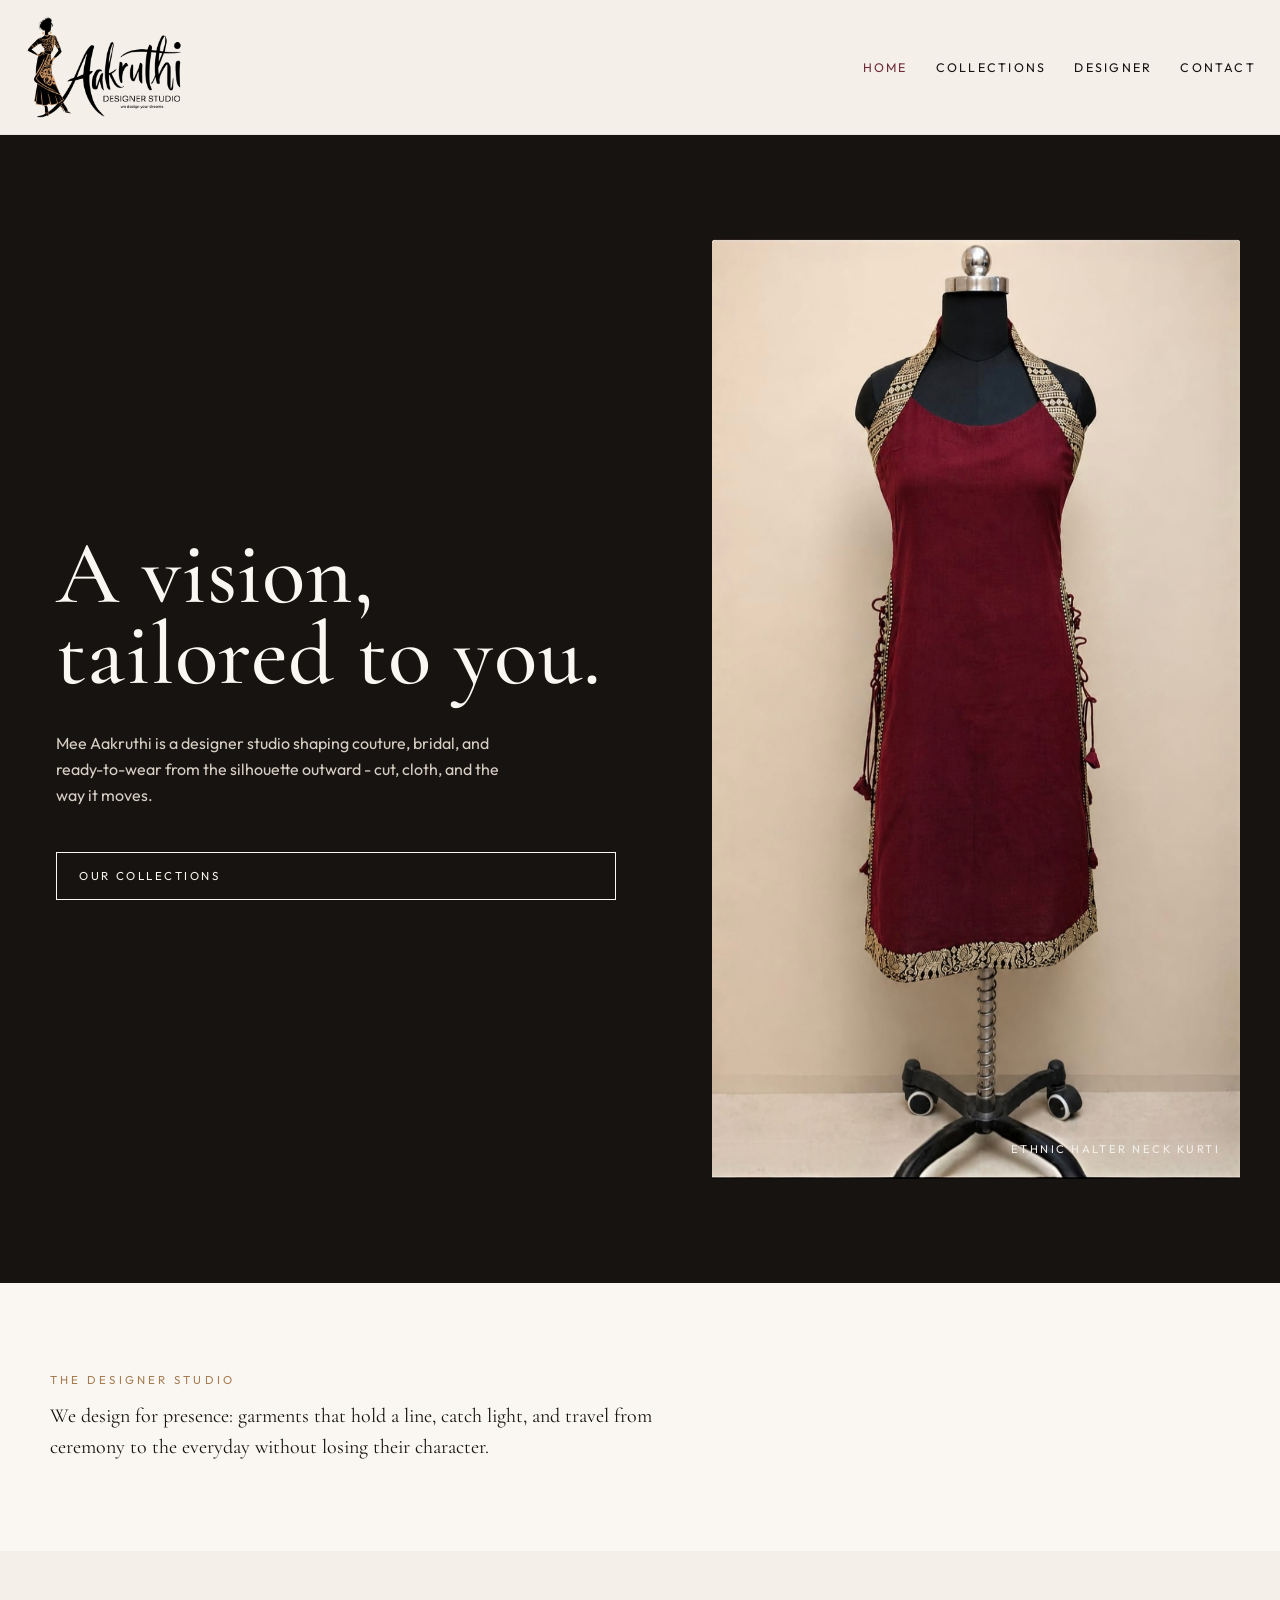
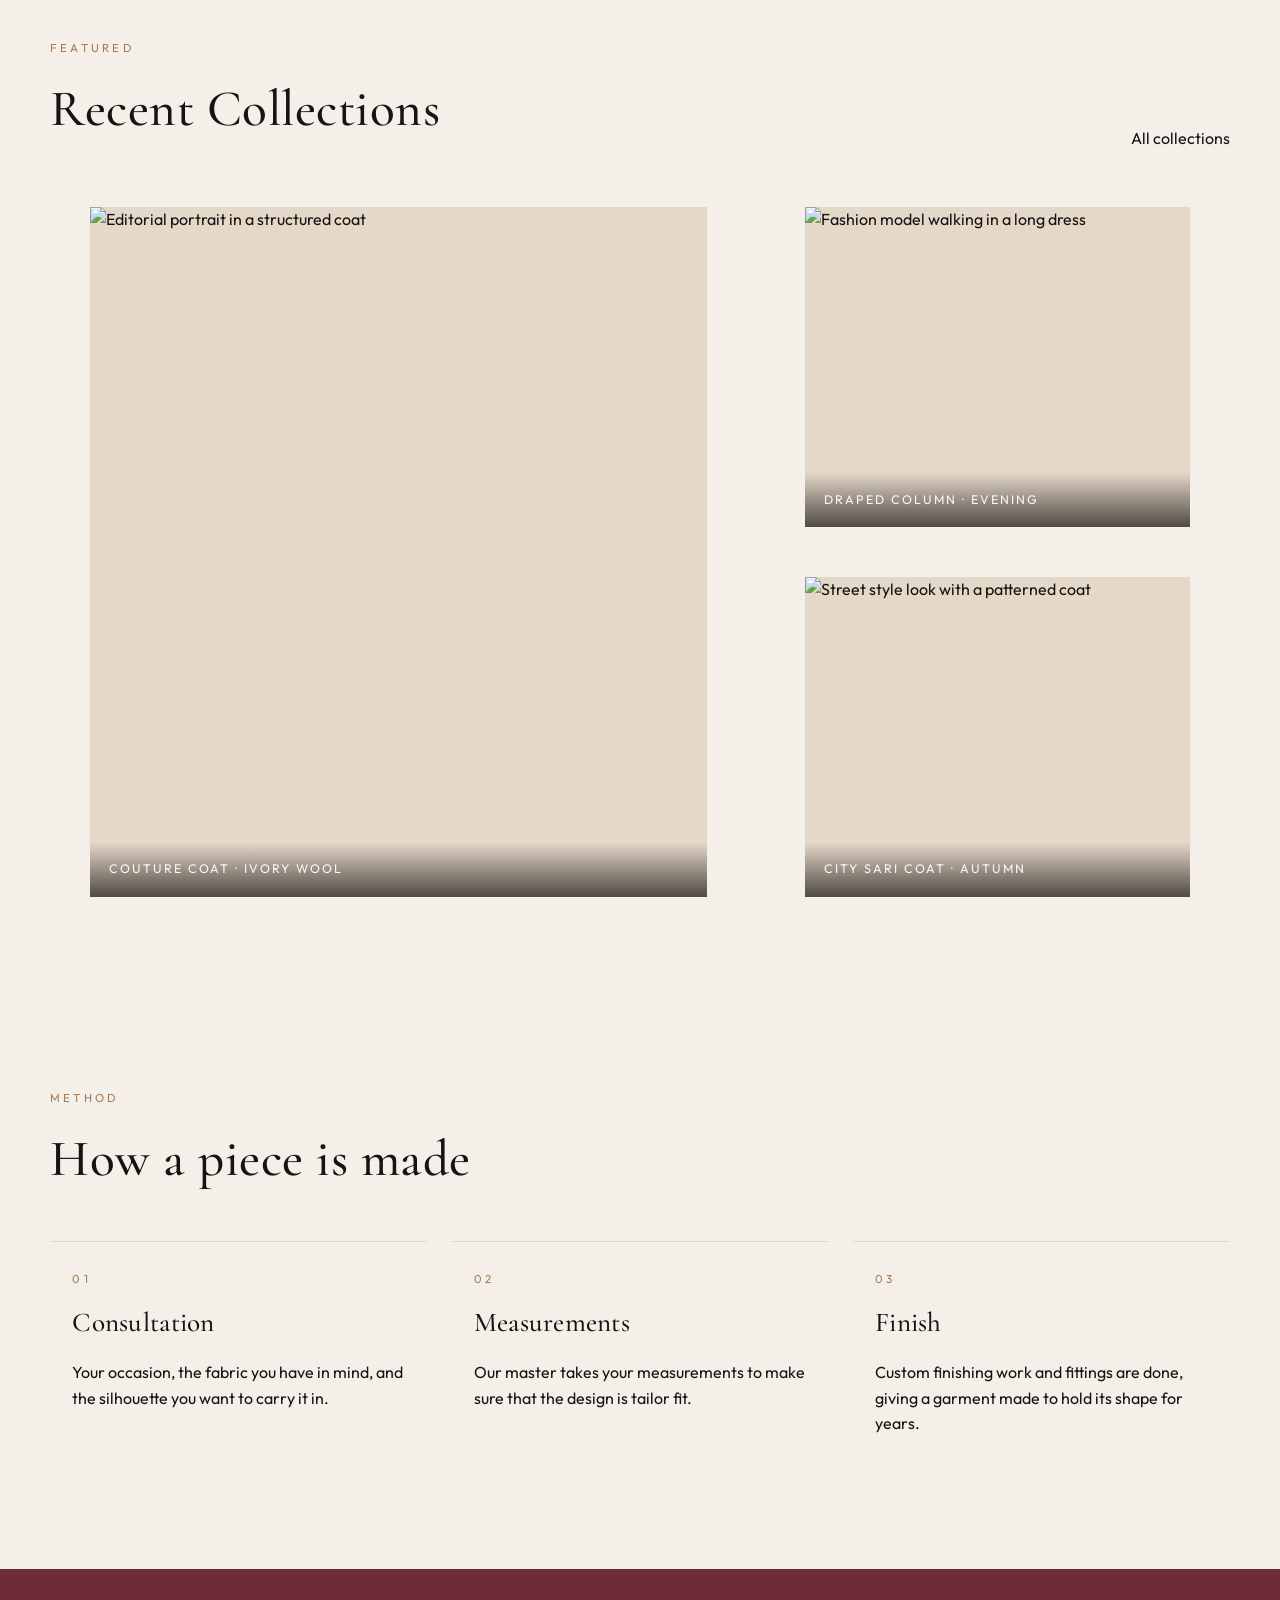
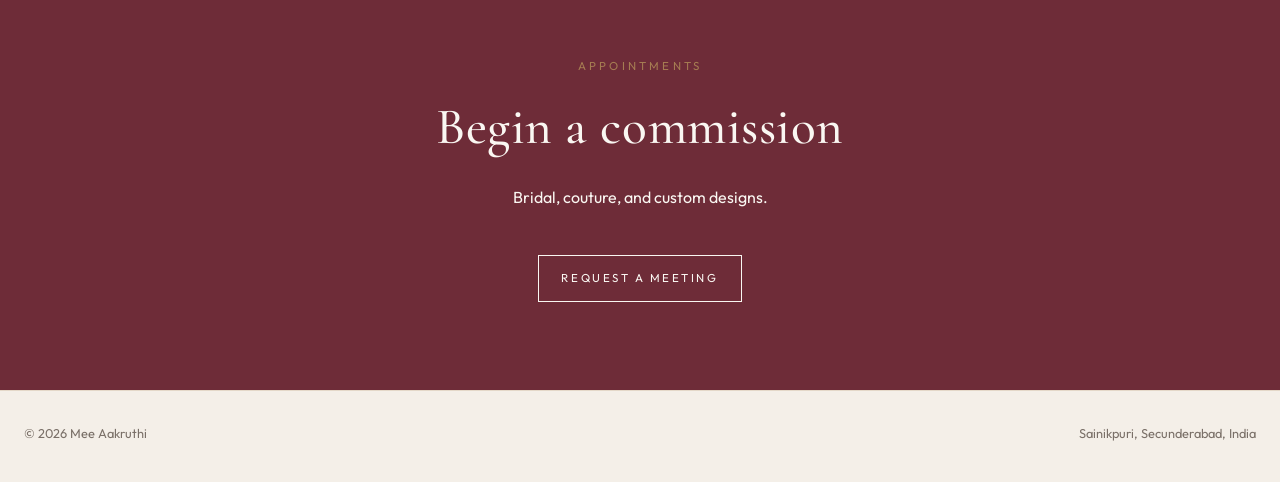
==== commit f65b9d74: "Integrate remote updates and polish site coherence" ====
--- a/index.html
+++ b/index.html
@@ -2,12 +2,12 @@
 <html lang="en">
   <head>
     <meta charset="UTF-8" />
-    <meta name="viewport" content="width=device-width, initial-scale=1.0">
-    <title>Mee Aakruthi</title>
-    <link rel="icon" type="image/png" href="imgs/favicon.png">
+    <meta name="viewport" content="width=device-width, initial-scale=1" />
+    <title>Mee Aakruthi - Fashion Designer Studio</title>
+    <link rel="icon" type="image/png" href="imgs/favicon.png" />
     <meta
       name="description"
-      content="Mee Aakruthi is a fashion design studio creating indian tradional wear, bridal, and fusion wear for all occasions."
+      content="Mee Aakruthi is a fashion design studio creating Indian traditional wear, bridal, and fusion wear for all occasions."
     />
     <link rel="preconnect" href="https://fonts.googleapis.com" />
     <link rel="preconnect" href="https://fonts.gstatic.com" crossorigin />
@@ -20,7 +20,11 @@
   <body>
     <header class="site-header">
       <a class="logo" href="index.html"><img src="imgs/logo.png" alt="Mee Aakruthi" /></a>
-      <button class="menu-toggle" type="button" aria-expanded="false">Menu</button>
+      <button class="menu-toggle" type="button" aria-expanded="false" aria-label="Open menu">
+        <span class="menu-toggle-line"></span>
+        <span class="menu-toggle-line"></span>
+        <span class="menu-toggle-line"></span>
+      </button>
       <nav>
         <ul>
           <li><a href="index.html" aria-current="page">Home</a></li>
@@ -36,8 +40,9 @@
         <!--<p class="eyebrow">Season 26 · Form &amp; Drape</p> -->
         <h1>A vision, tailored to you.</h1>
         <p>
-          Mee Aakruthi is a designer studio shaping dresses from the silhouette outward; 
-          cut, cloth, and the way it moves.
+          Mee Aakruthi is a designer studio shaping couture, bridal, and
+          ready-to-wear from the silhouette outward - cut, cloth, and the way it
+          moves.
         </p>
         <a class="btn" href="collections.html">Our Collections</a>
       </div>
@@ -66,7 +71,7 @@
             <p class="eyebrow">Featured</p>
             <h2>Recent Collections</h2>
           </div>
-          <a href="collections.html">All collections →</a>
+          <a href="collections.html">All collections</a>
         </div>
         <div class="look-grid">
           <figure class="look-card tall">
@@ -132,9 +137,9 @@
     </section>
 
     <footer class="site-footer">
-      <span>© 2026 MeeAakruthi</span>
+      <span>© 2026 Mee Aakruthi</span>
       <span>Sainikpuri, Secunderabad, India</span>
     </footer>
     <script src="js/main.js"></script>
   </body>
-</html>+</html>
--- a/css/styles.css
+++ b/css/styles.css
@@ -119,12 +119,35 @@
 
 .menu-toggle {
   display: none;
-  background: none;
+  width: 2.25rem;
+  height: 2.25rem;
+  align-items: center;
+  justify-content: center;
+  flex-direction: column;
+  gap: 0.32rem;
+  background: transparent;
   border: 0;
-  font: inherit;
-  letter-spacing: 0.2em;
-  text-transform: uppercase;
+  padding: 0;
   cursor: pointer;
+}
+
+.menu-toggle-line {
+  width: 1.45rem;
+  height: 2px;
+  background: var(--ink);
+  transition: transform 0.3s var(--ease), opacity 0.3s var(--ease);
+}
+
+.site-header.is-open .menu-toggle-line:first-child {
+  transform: translateY(0.44rem) rotate(45deg);
+}
+
+.site-header.is-open .menu-toggle-line:nth-child(2) {
+  opacity: 0;
+}
+
+.site-header.is-open .menu-toggle-line:last-child {
+  transform: translateY(-0.44rem) rotate(-45deg);
 }
 
 /* Hero */
@@ -362,6 +385,27 @@
   object-fit: cover;
 }
 
+.credential {
+  margin: 2rem 0 0;
+  padding: 1rem;
+  background: var(--paper);
+  border: 1px solid var(--sand);
+}
+
+.credential img {
+  width: 100%;
+  aspect-ratio: auto;
+  object-fit: contain;
+}
+
+.credential figcaption {
+  margin-top: 0.75rem;
+  color: var(--muted);
+  font-size: 0.72rem;
+  letter-spacing: 0.16em;
+  text-transform: uppercase;
+}
+
 .timeline {
   margin: 2rem 0 0;
   padding: 0;
@@ -442,7 +486,7 @@
 
 @media (max-width: 900px) {
   .menu-toggle {
-    display: block;
+    display: inline-flex;
   }
 
   nav {
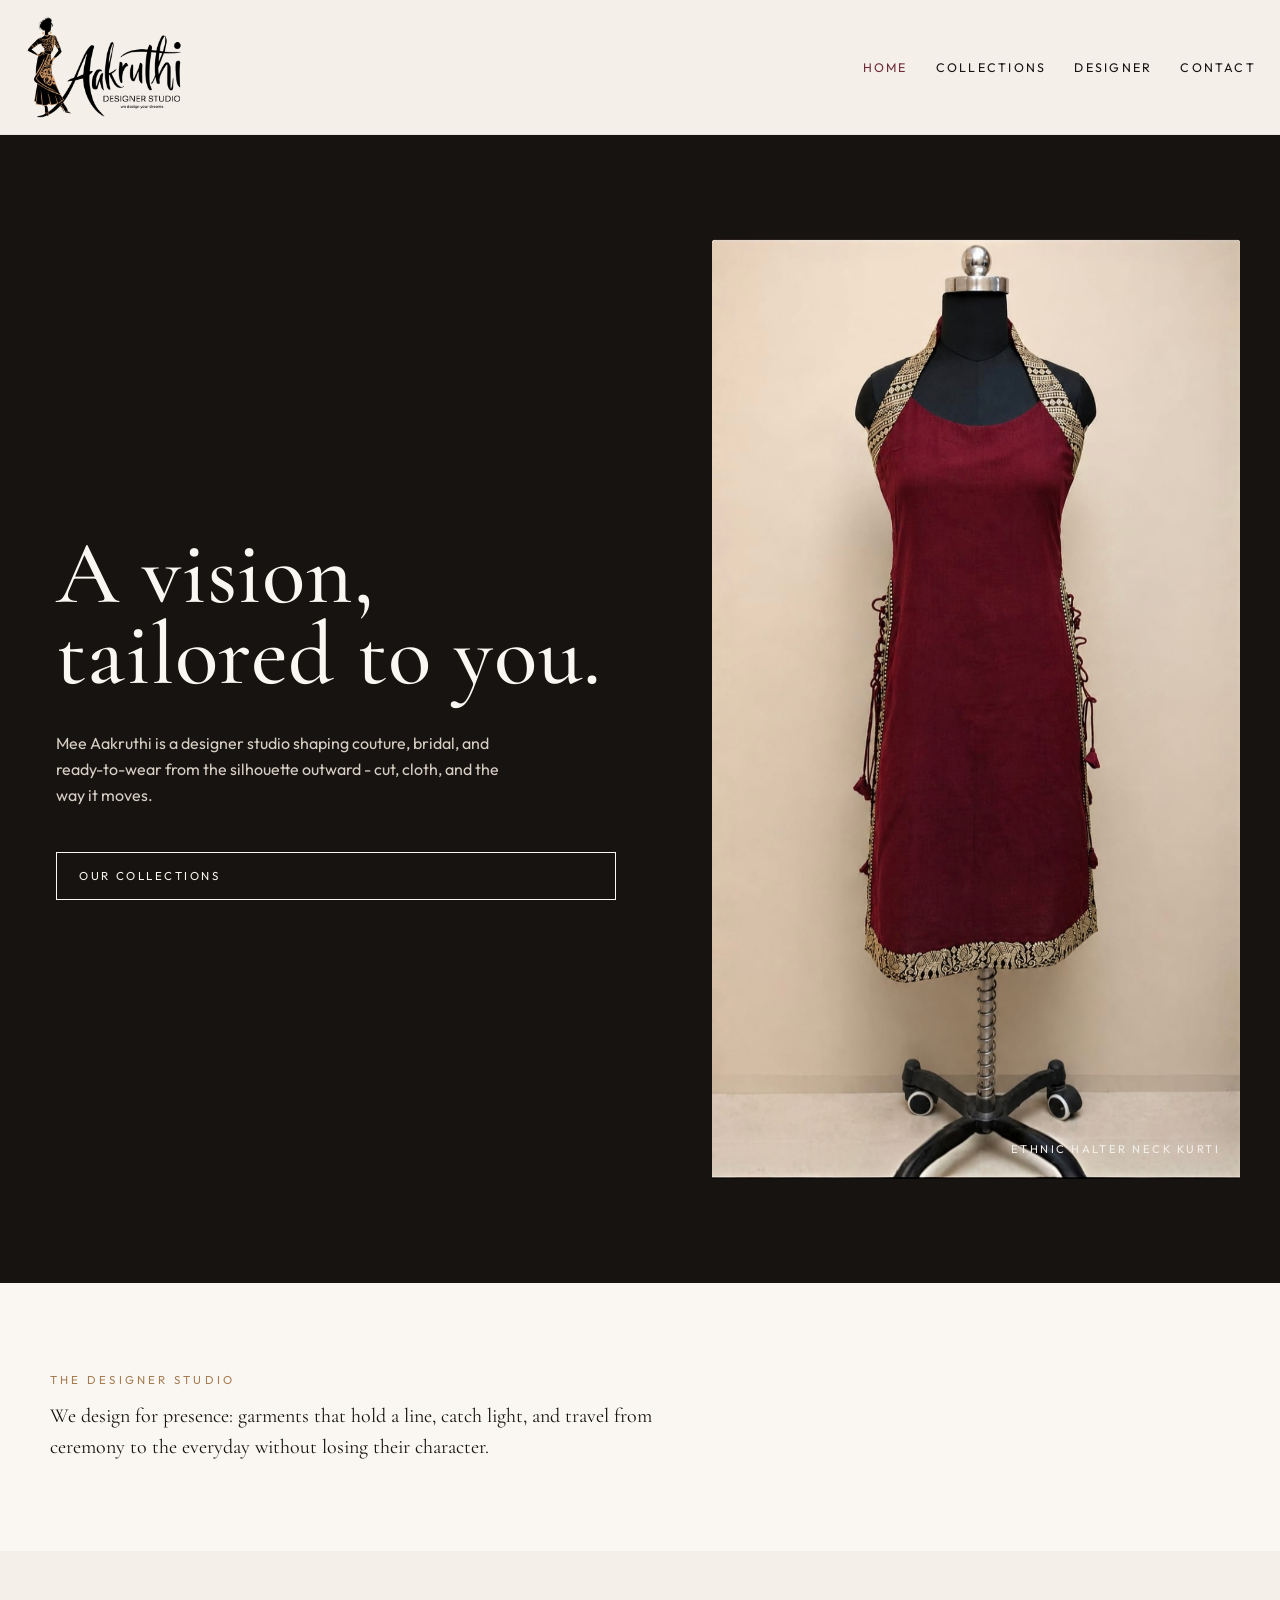
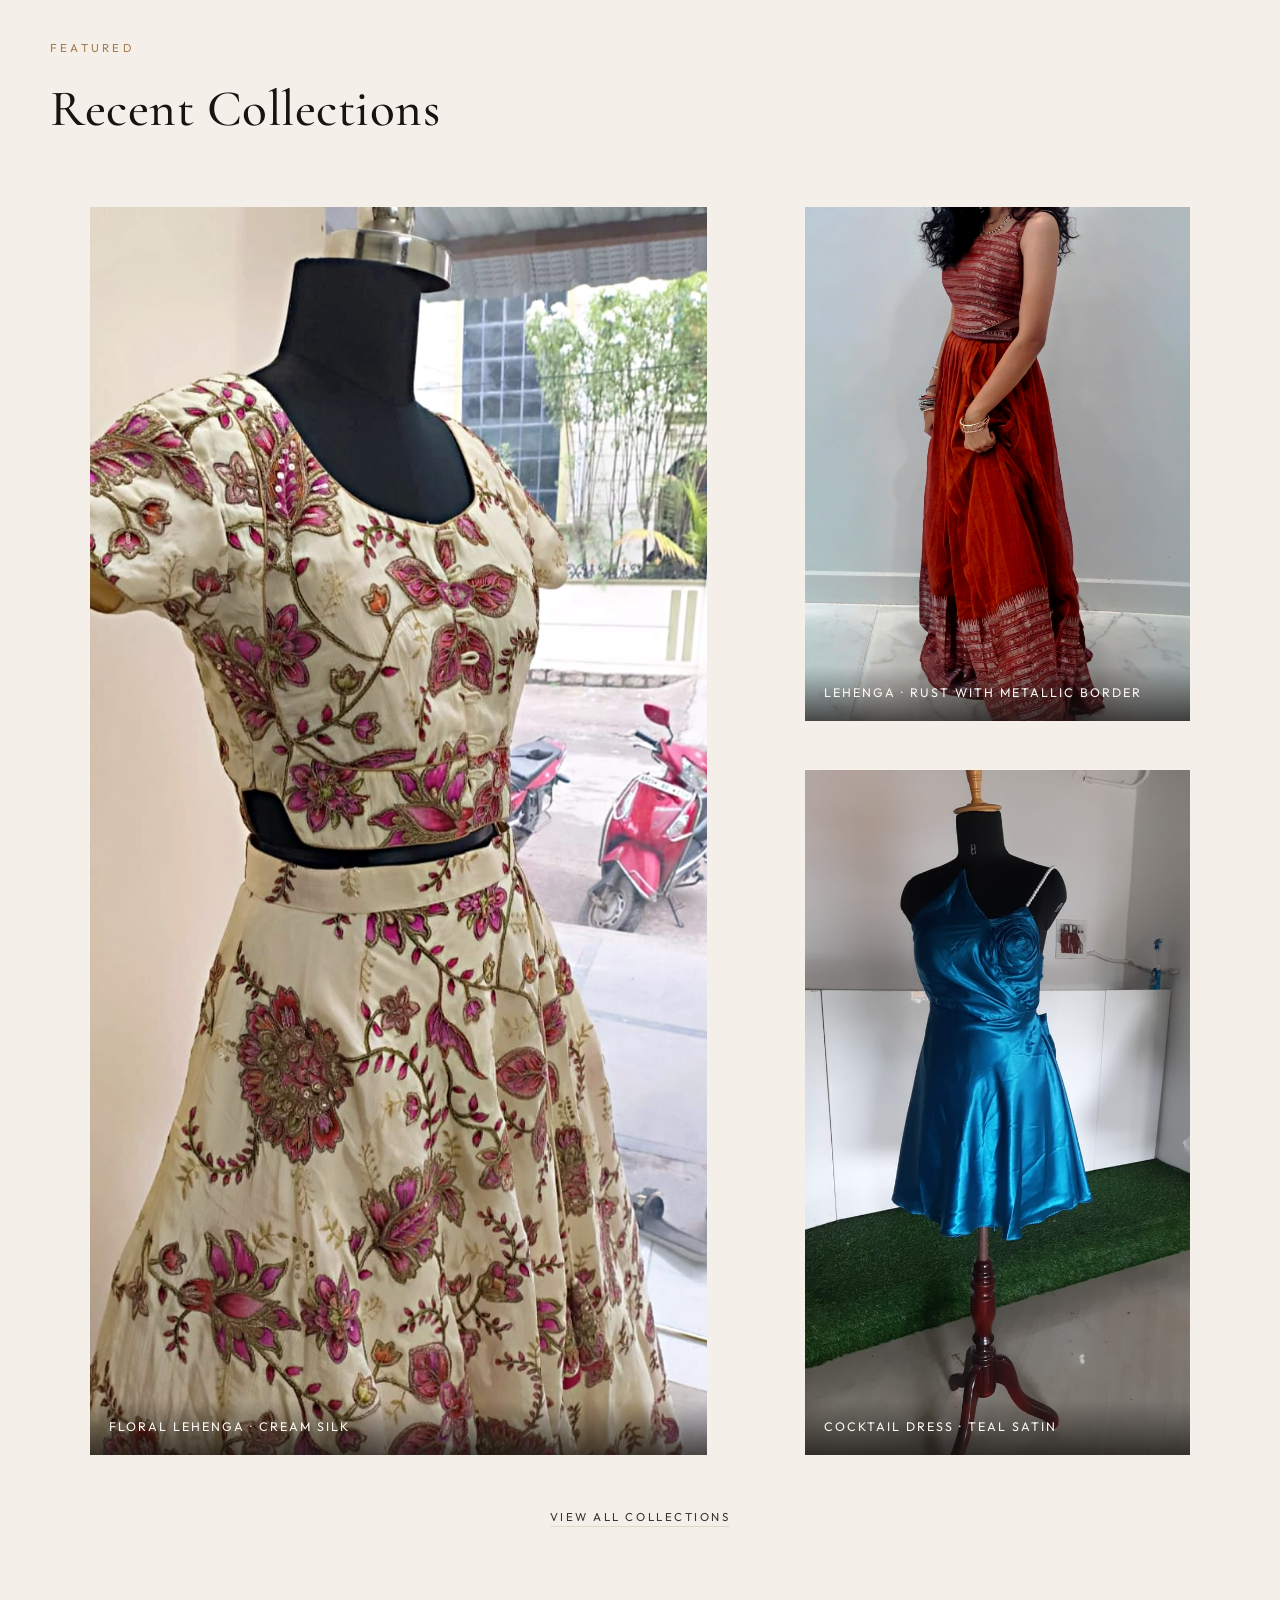
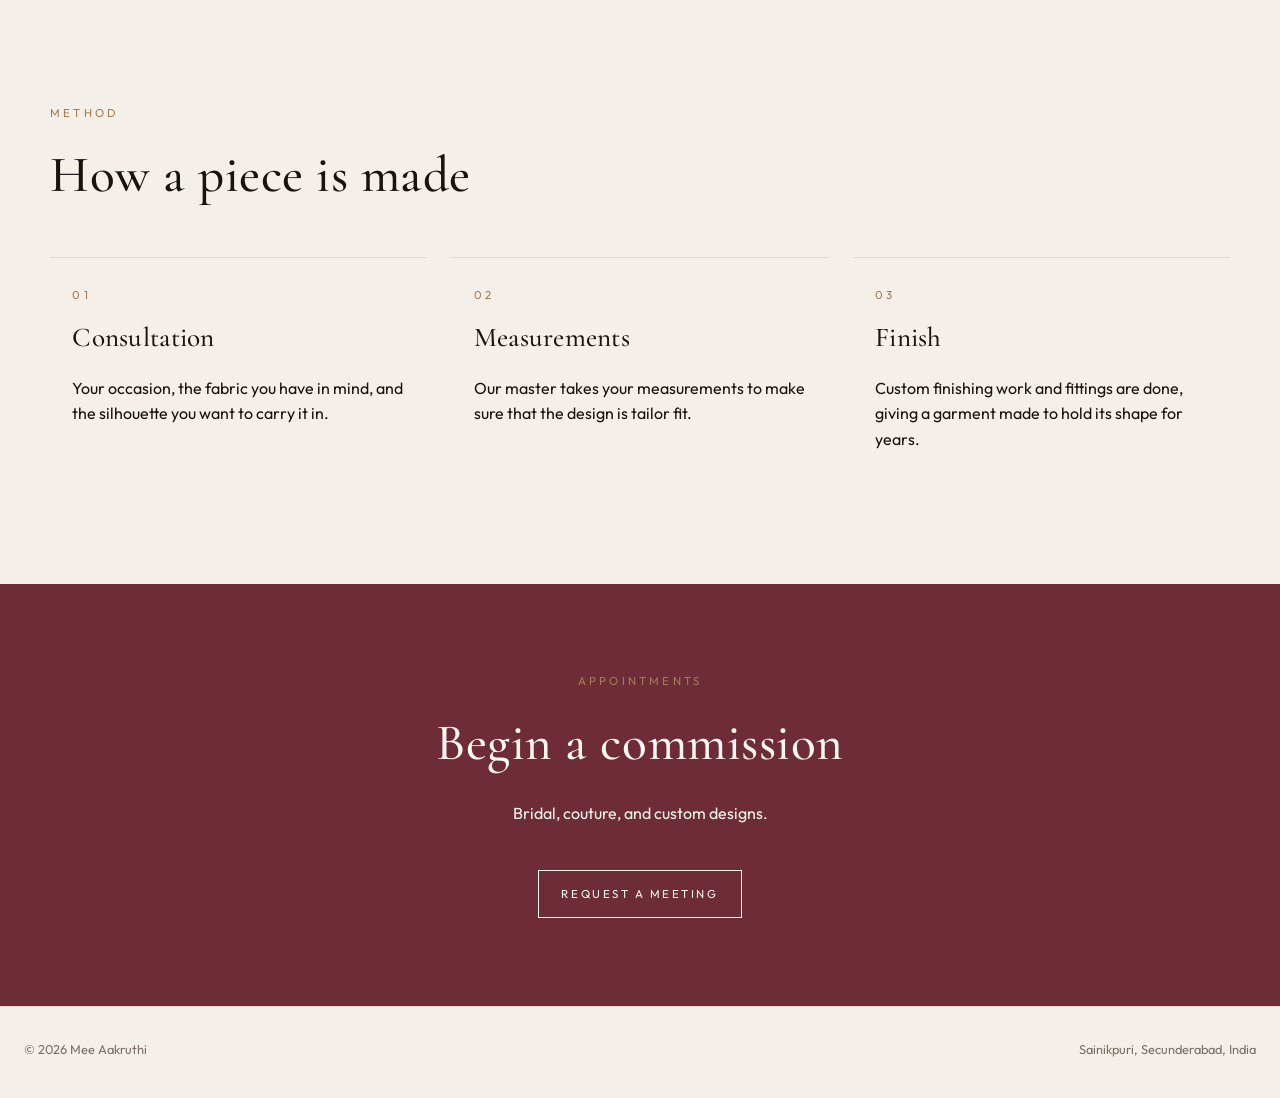
==== commit 4b474da9: "collections update" ====
--- a/index.html
+++ b/index.html
@@ -67,45 +67,43 @@
     <section>
       <div class="container">
         <div class="section-head">
-          <div>
-            <p class="eyebrow">Featured</p>
-            <h2>Recent Collections</h2>
-          </div>
-          <a href="collections.html">All collections</a>
+          <p class="eyebrow">Featured</p>
+          <h2>Recent Collections</h2>
         </div>
         <div class="look-grid">
           <figure class="look-card tall">
             <img
-              src="https://images.unsplash.com/photo-1490481651871-ab68de25d43d?auto=format&amp;fit=crop&amp;w=900&amp;q=80"
-              alt="Editorial portrait in a structured coat"
+              src="imgs/collections/1.jpg"
+              alt="Cream lehenga with floral embroidery on a mannequin"
             />
-            <figcaption>Couture coat · Ivory wool</figcaption>
+            <figcaption>Floral lehenga · Cream silk</figcaption>
           </figure>
           <figure class="look-card">
             <img
-              src="https://images.unsplash.com/photo-1609357605129-26f69add5d6e?auto=format&amp;fit=crop&amp;w=900&amp;q=80"
-              alt="Fashion model walking in a long dress"
+              src="imgs/collections/4.jpeg"
+              alt="Rust orange lehenga with metallic silver border"
             />
-            <figcaption>Draped column · Evening</figcaption>
+            <figcaption>Lehenga · Rust with metallic border</figcaption>
           </figure>
           <figure class="look-card">
             <img
-              src="https://images.unsplash.com/photo-1483985988355-763728e1935b?auto=format&amp;fit=crop&amp;w=900&amp;q=80"
-              alt="Street style look with a patterned coat"
+              src="imgs/collections/6.jpeg"
+              alt="Teal blue satin cocktail dress with pearl strap"
             />
-            <figcaption>City sari coat · Autumn</figcaption>
+            <figcaption>Cocktail dress · Teal satin</figcaption>
           </figure>
         </div>
+        <p class="section-foot">
+          <a href="collections.html">View all collections</a>
+        </p>
       </div>
     </section>
 
     <section>
       <div class="container">
         <div class="section-head">
-          <div>
-            <p class="eyebrow">Method</p>
-            <h2>How a piece is made</h2>
-          </div>
+          <p class="eyebrow">Method</p>
+          <h2>How a piece is made</h2>
         </div>
         <div class="process">
           <article>
--- a/css/styles.css
+++ b/css/styles.css
@@ -234,16 +234,32 @@
 }
 
 .section-head {
-  display: flex;
-  justify-content: space-between;
-  align-items: end;
-  gap: 1.5rem;
   margin-bottom: 2.5rem;
 }
 
 .section-head h2 {
   font-size: clamp(2.2rem, 4vw, 3.4rem);
   margin: 0;
+}
+
+.section-foot {
+  margin: 2rem 0 0;
+  text-align: center;
+}
+
+.section-foot a {
+  font-size: 0.72rem;
+  letter-spacing: 0.22em;
+  text-transform: uppercase;
+  color: var(--ink-soft);
+  border-bottom: 1px solid var(--sand);
+  padding-bottom: 0.15rem;
+  transition: color 0.3s var(--ease), border-color 0.3s var(--ease);
+}
+
+.section-foot a:hover {
+  color: var(--wine);
+  border-color: var(--wine);
 }
 
 .statement {
@@ -385,43 +401,32 @@
   object-fit: cover;
 }
 
+.credential-section {
+  background: var(--paper);
+  text-align: center;
+}
+
 .credential {
-  margin: 2rem 0 0;
-  padding: 1rem;
-  background: var(--paper);
+  width: min(860px, 100%);
+  margin: 0 auto;
+  padding: clamp(0.8rem, 2vw, 1.4rem);
+  background: var(--white);
   border: 1px solid var(--sand);
+  box-shadow: var(--shadow);
 }
 
 .credential img {
   width: 100%;
-  aspect-ratio: auto;
+  height: auto;
   object-fit: contain;
 }
 
 .credential figcaption {
-  margin-top: 0.75rem;
+  margin-top: 0.9rem;
   color: var(--muted);
   font-size: 0.72rem;
   letter-spacing: 0.16em;
   text-transform: uppercase;
-}
-
-.timeline {
-  margin: 2rem 0 0;
-  padding: 0;
-  list-style: none;
-}
-
-.timeline li {
-  display: grid;
-  grid-template-columns: 5.5rem 1fr;
-  gap: 1rem;
-  padding: 0.85rem 0;
-  border-bottom: 1px solid var(--sand);
-}
-
-.timeline strong {
-  letter-spacing: 0.08em;
 }
 
 /* Contact */
@@ -528,8 +533,4 @@
     padding: 3rem 1.5rem 2.5rem;
   }
 
-  .section-head {
-    flex-direction: column;
-    align-items: start;
-  }
-}
+}
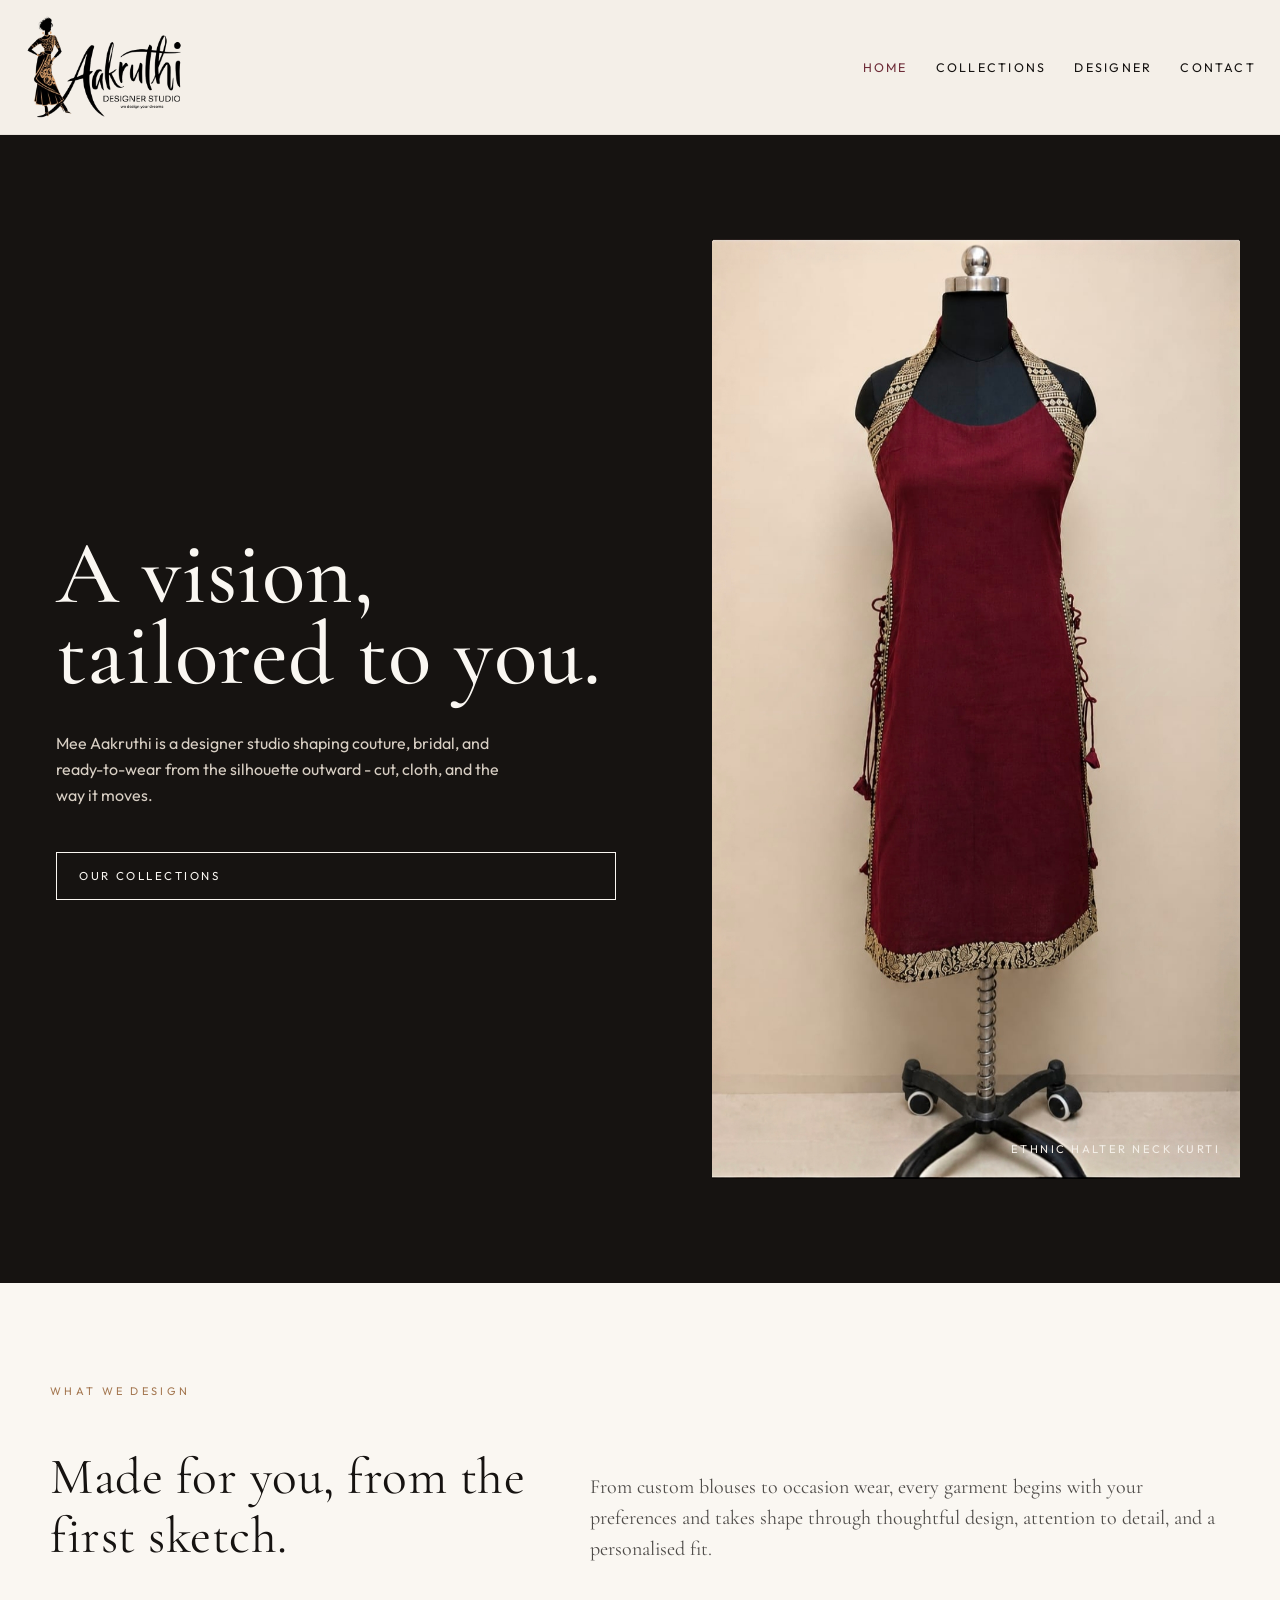
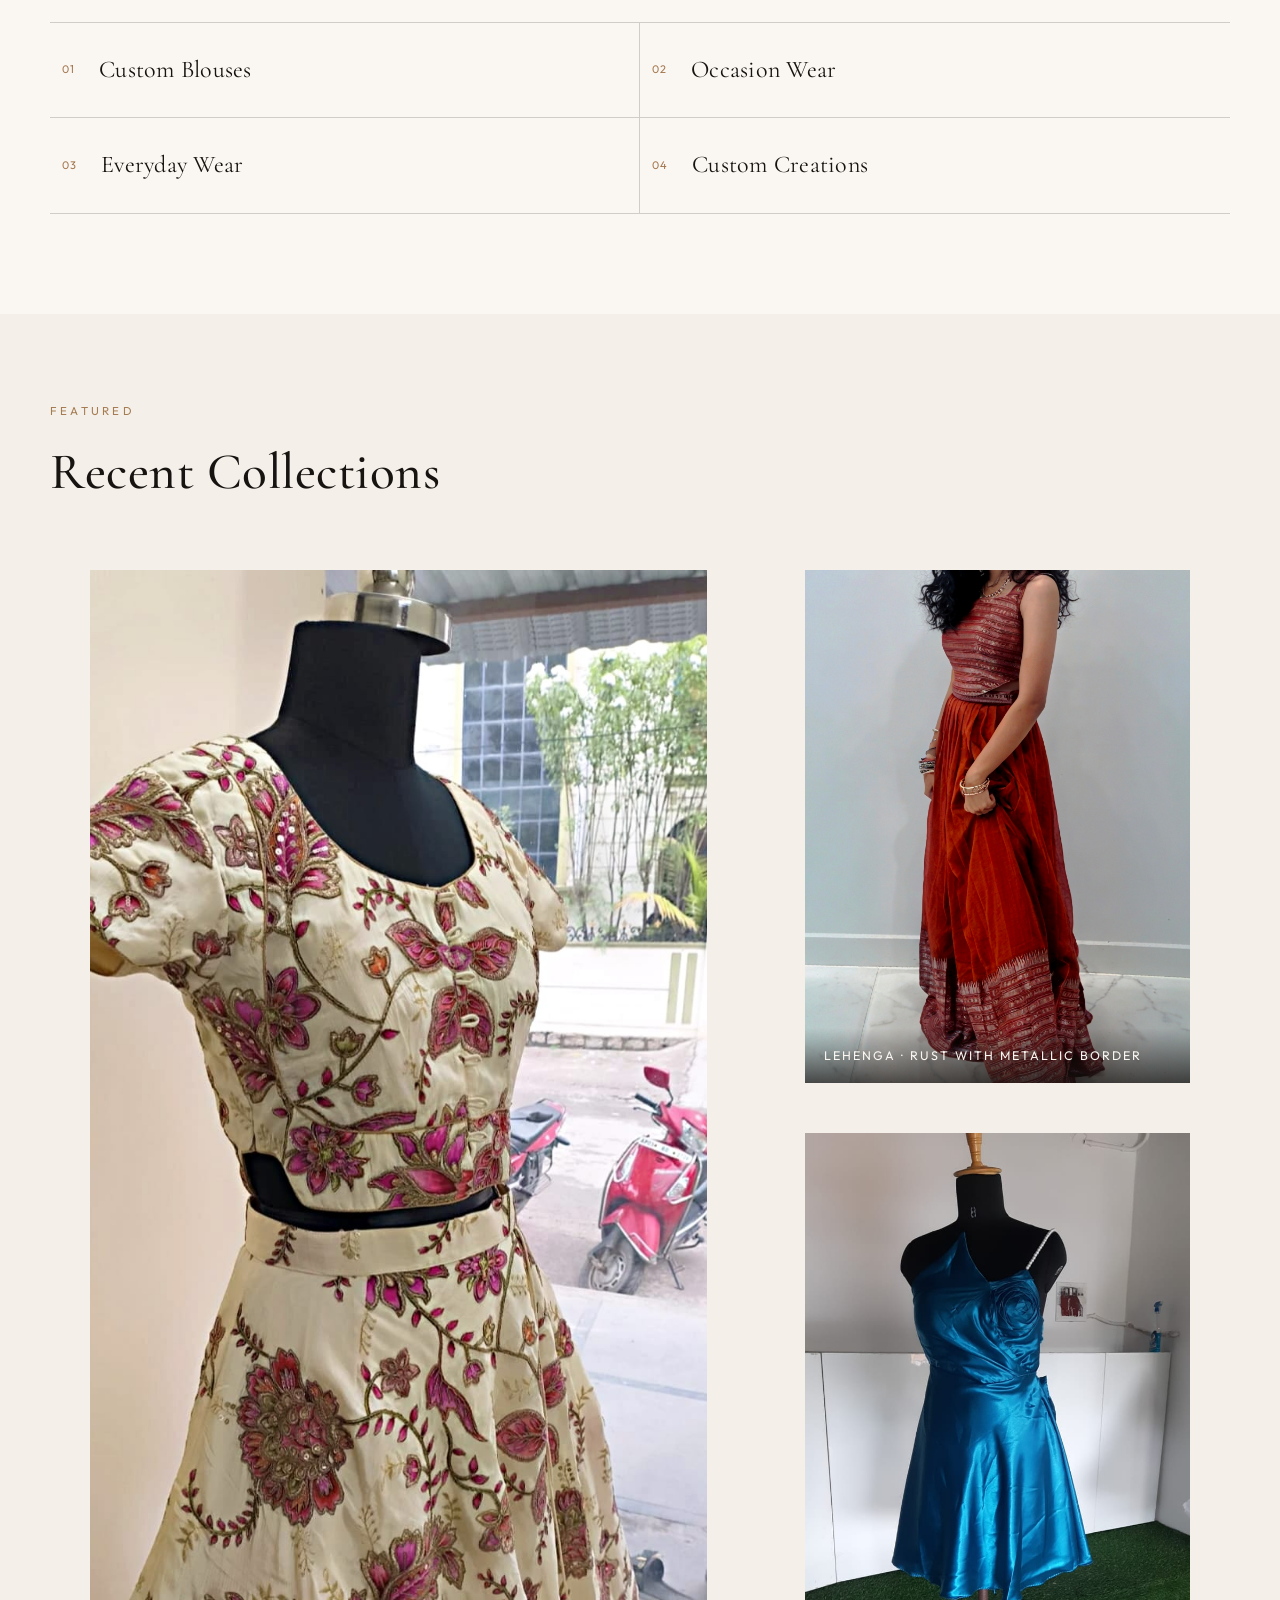
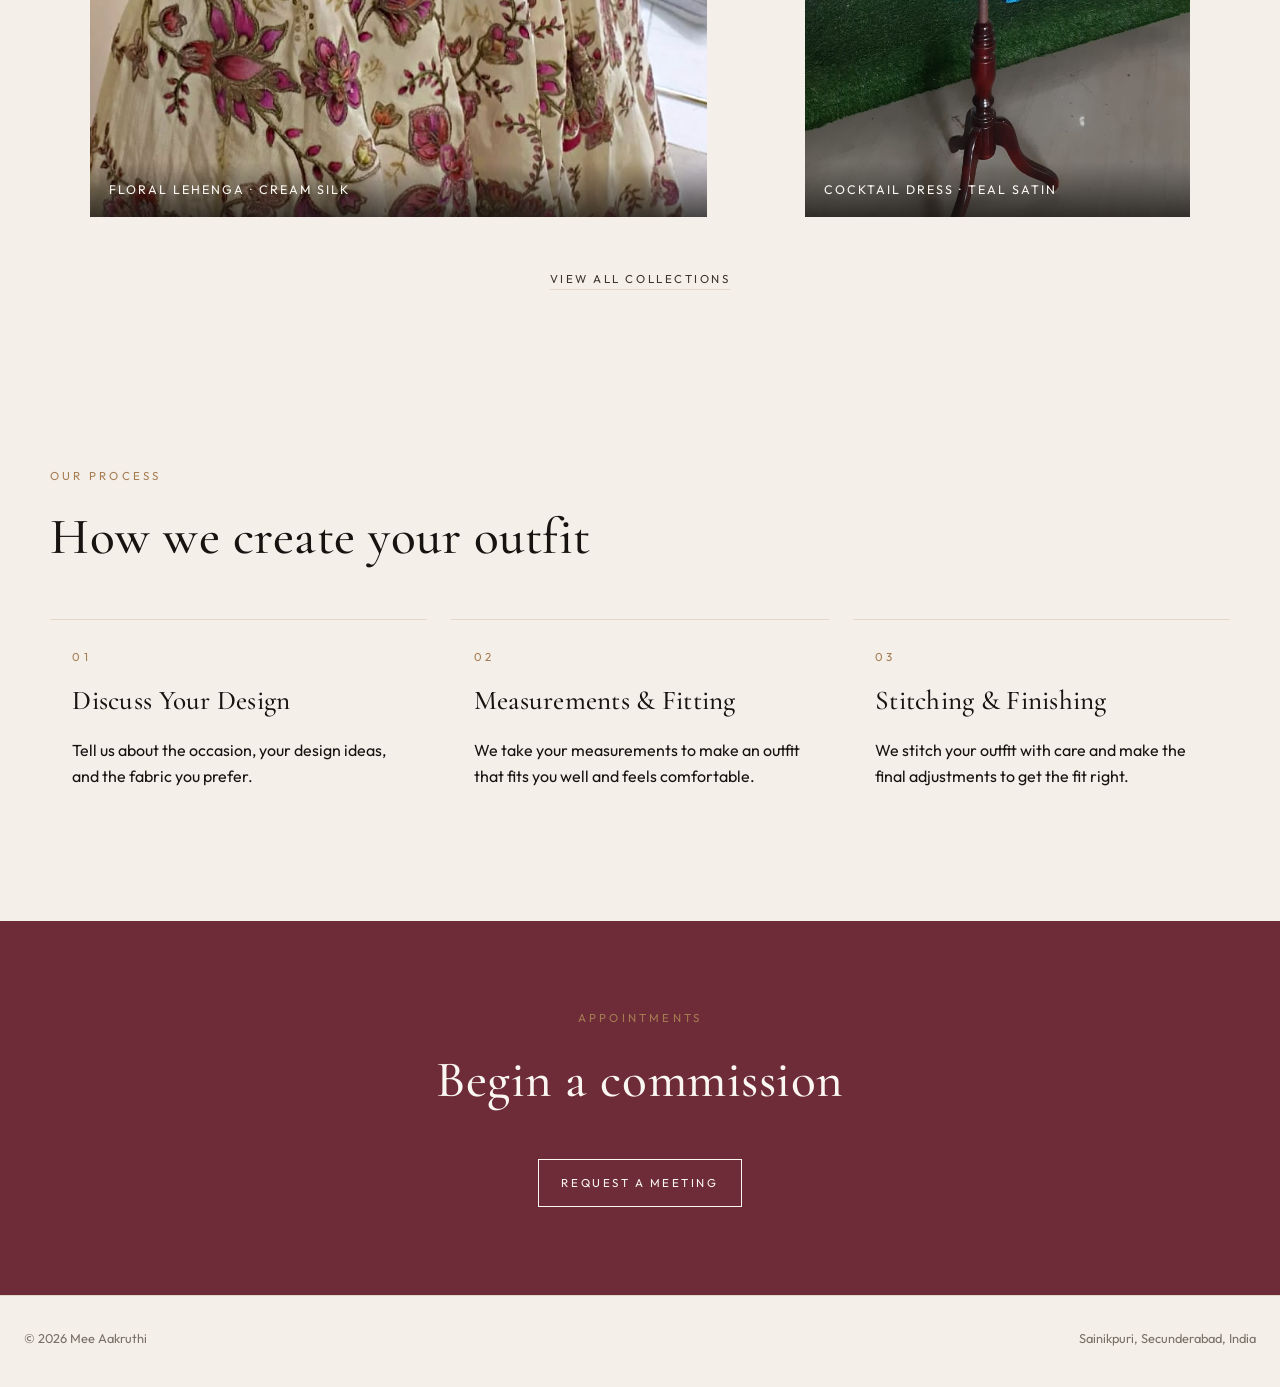
==== commit 7f900bf8: "CorrectionsForDeployment" ====
--- a/index.html
+++ b/index.html
@@ -55,19 +55,49 @@
       </figure>
     </section>
 
+
     <section class="statement">
       <div class="container">
-        <p class="eyebrow">The Designer Studio</p>
-        <p>
-          We design for presence: garments that hold a line, catch light, and travel from ceremony to the everyday without losing their character.
-        </p>
+        <p class="eyebrow">WHAT WE DESIGN</p>
+
+        <div class="statement-intro">
+          <h2>Made for you, from the first sketch.</h2>
+          <p>
+            From custom blouses to occasion wear, every garment begins
+            with your preferences and takes shape through thoughtful
+            design, attention to detail, and a personalised fit.
+          </p>
+        </div>
+
+        <ul class="services">
+          <li class="service">
+            <span class="service-number">01</span>
+            <h3>Custom Blouses</h3>
+          </li>
+
+          <li class="service">
+            <span class="service-number">02</span>
+            <h3>Occasion Wear</h3>
+          </li>
+
+          <li class="service">
+            <span class="service-number">03</span>
+            <h3>Everyday Wear</h3>
+          </li>
+
+          <li class="service">
+            <span class="service-number">04</span>
+            <h3>Custom Creations</h3>
+          </li>
+        </ul>
       </div>
     </section>
+
 
     <section>
       <div class="container">
         <div class="section-head">
-          <p class="eyebrow">Featured</p>
+          <p class="eyebrow">FEATURED</p>
           <h2>Recent Collections</h2>
         </div>
         <div class="look-grid">
@@ -99,27 +129,31 @@
       </div>
     </section>
 
+
     <section>
       <div class="container">
         <div class="section-head">
-          <p class="eyebrow">Method</p>
-          <h2>How a piece is made</h2>
+          <p class="eyebrow">OUR PROCESS</p>
+          <h2>How we create your outfit</h2>
         </div>
+
         <div class="process">
           <article>
             <p class="eyebrow">01</p>
-            <h3>Consultation</h3>
-            <p>Your occasion, the fabric you have in mind, and the silhouette you want to carry it in.</p>
+            <h3>Discuss Your Design</h3>
+            <p>Tell us about the occasion, your design ideas, and the fabric you prefer.</p>
           </article>
+
           <article>
             <p class="eyebrow">02</p>
-            <h3>Measurements</h3>
-            <p>Our master takes your measurements to make sure that the design is tailor fit.</p>
+            <h3>Measurements & Fitting</h3>
+            <p>We take your measurements to make an outfit that fits you well and feels comfortable.</p>
           </article>
+
           <article>
             <p class="eyebrow">03</p>
-            <h3>Finish</h3>
-            <p>Custom finishing work and fittings are done, giving a garment made to hold its shape for years.</p>
+            <h3>Stitching & Finishing</h3>
+            <p>We stitch your outfit with care and make the final adjustments to get the fit right.</p>
           </article>
         </div>
       </div>
@@ -129,7 +163,7 @@
       <div class="container">
         <p class="eyebrow">Appointments</p>
         <h2>Begin a commission</h2>
-        <p>Bridal, couture, and custom designs.</p>
+        <!-- <p>Bridal, couture, and custom designs.</p> -->
         <a class="btn" href="contact.html">Request a meeting</a>
       </div>
     </section>
--- a/css/styles.css
+++ b/css/styles.css
@@ -264,6 +264,7 @@
 
 .statement {
   background: var(--paper);
+  padding: 100px 0;
 }
 
 .statement p:not(.eyebrow) {
@@ -272,6 +273,73 @@
   line-height: 1.55;
   max-width: 40rem;
   margin: 0;
+}
+
+
+.statement .eyebrow {
+  margin-bottom: 48px;
+  color: #a47750;
+  font-size: 11px;
+  letter-spacing: 0.3em;
+  text-transform: uppercase;
+}
+
+.statement-intro {
+  display: flex;
+  align-items: baseline;
+  justify-content: space-between;
+  gap: 40px;
+  margin-bottom: 56px;
+}
+
+.statement-intro h2 {
+  margin: 0;
+  font-size: clamp(32px, 4vw, 52px);
+  font-weight: 400;
+  line-height: 1.15;
+}
+
+.statement-intro p {
+  max-width: 420px;
+  margin: 0;
+  font-size: 15px;
+  line-height: 1.8;
+  opacity: 0.75;
+}
+
+.services {
+  display: grid;
+  grid-template-columns: repeat(2, minmax(0, 1fr));
+  margin: 0;
+  padding: 0;
+  list-style: none;
+  border-top: 1px solid rgba(40, 30, 20, 0.2);
+}
+
+.service {
+  position: relative;
+  display: flex;
+  align-items: center;
+  gap: 24px;
+  padding: 28px 12px;
+  border-bottom: 1px solid rgba(40, 30, 20, 0.2);
+}
+
+.service:nth-child(odd) {
+  border-right: 1px solid rgba(40, 30, 20, 0.2);
+}
+
+.service-number {
+  color: #a47750;
+  font-size: 11px;
+  letter-spacing: 0.1em;
+}
+
+.service h3 {
+  flex: 1;
+  margin: 0;
+  font-size: clamp(18px, 2vw, 24px);
+  font-weight: 400;
 }
 
 .look-grid {
@@ -436,42 +504,34 @@
   gap: 3rem;
 }
 
-form {
-  display: grid;
-  gap: 1rem;
-}
-
-label {
-  display: grid;
-  gap: 0.4rem;
-  font-size: 0.75rem;
-  letter-spacing: 0.14em;
-  text-transform: uppercase;
-  color: var(--muted);
-}
-
-input,
-select,
-textarea {
-  font: inherit;
-  color: var(--ink);
+.contact-actions {
+  display: grid;
+  gap: 1.1rem;
+}
+
+.contact-action {
   background: var(--white);
   border: 1px solid var(--sand);
-  padding: 0.85rem 0.9rem;
-}
-
-textarea {
-  min-height: 8rem;
-  resize: vertical;
-}
-
-.form-status {
-  min-height: 1.4rem;
-  font-size: 0.95rem;
-}
-
-.form-status.ok {
-  color: var(--wine);
+  padding: 1.5rem 1.4rem 1.6rem;
+}
+
+.contact-action h2 {
+  margin: 0 0 0.5rem;
+  font-size: clamp(1.6rem, 2.4vw, 2.1rem);
+}
+
+.contact-action p {
+  margin: 0;
+  color: var(--ink-soft);
+}
+
+.contact-action .btn {
+  margin-top: 1.2rem;
+}
+
+.details a {
+  text-decoration: underline;
+  text-underline-offset: 0.18em;
 }
 
 .details p {
@@ -493,6 +553,35 @@
   .menu-toggle {
     display: inline-flex;
   }
+  
+  .statement {
+    padding: 64px 0;
+  }
+
+  .statement .eyebrow {
+    margin-bottom: 32px;
+  }
+
+  .statement-intro {
+    display: block;
+    margin-bottom: 36px;
+  }
+
+  .statement-intro p {
+    margin-top: 16px;
+  }
+
+  .services {
+    grid-template-columns: 1fr;
+  }
+
+  .service:nth-child(odd) {
+    border-right: none;
+  }
+
+  .service {
+    padding: 24px 4px;
+  }
 
   nav {
     position: absolute;
